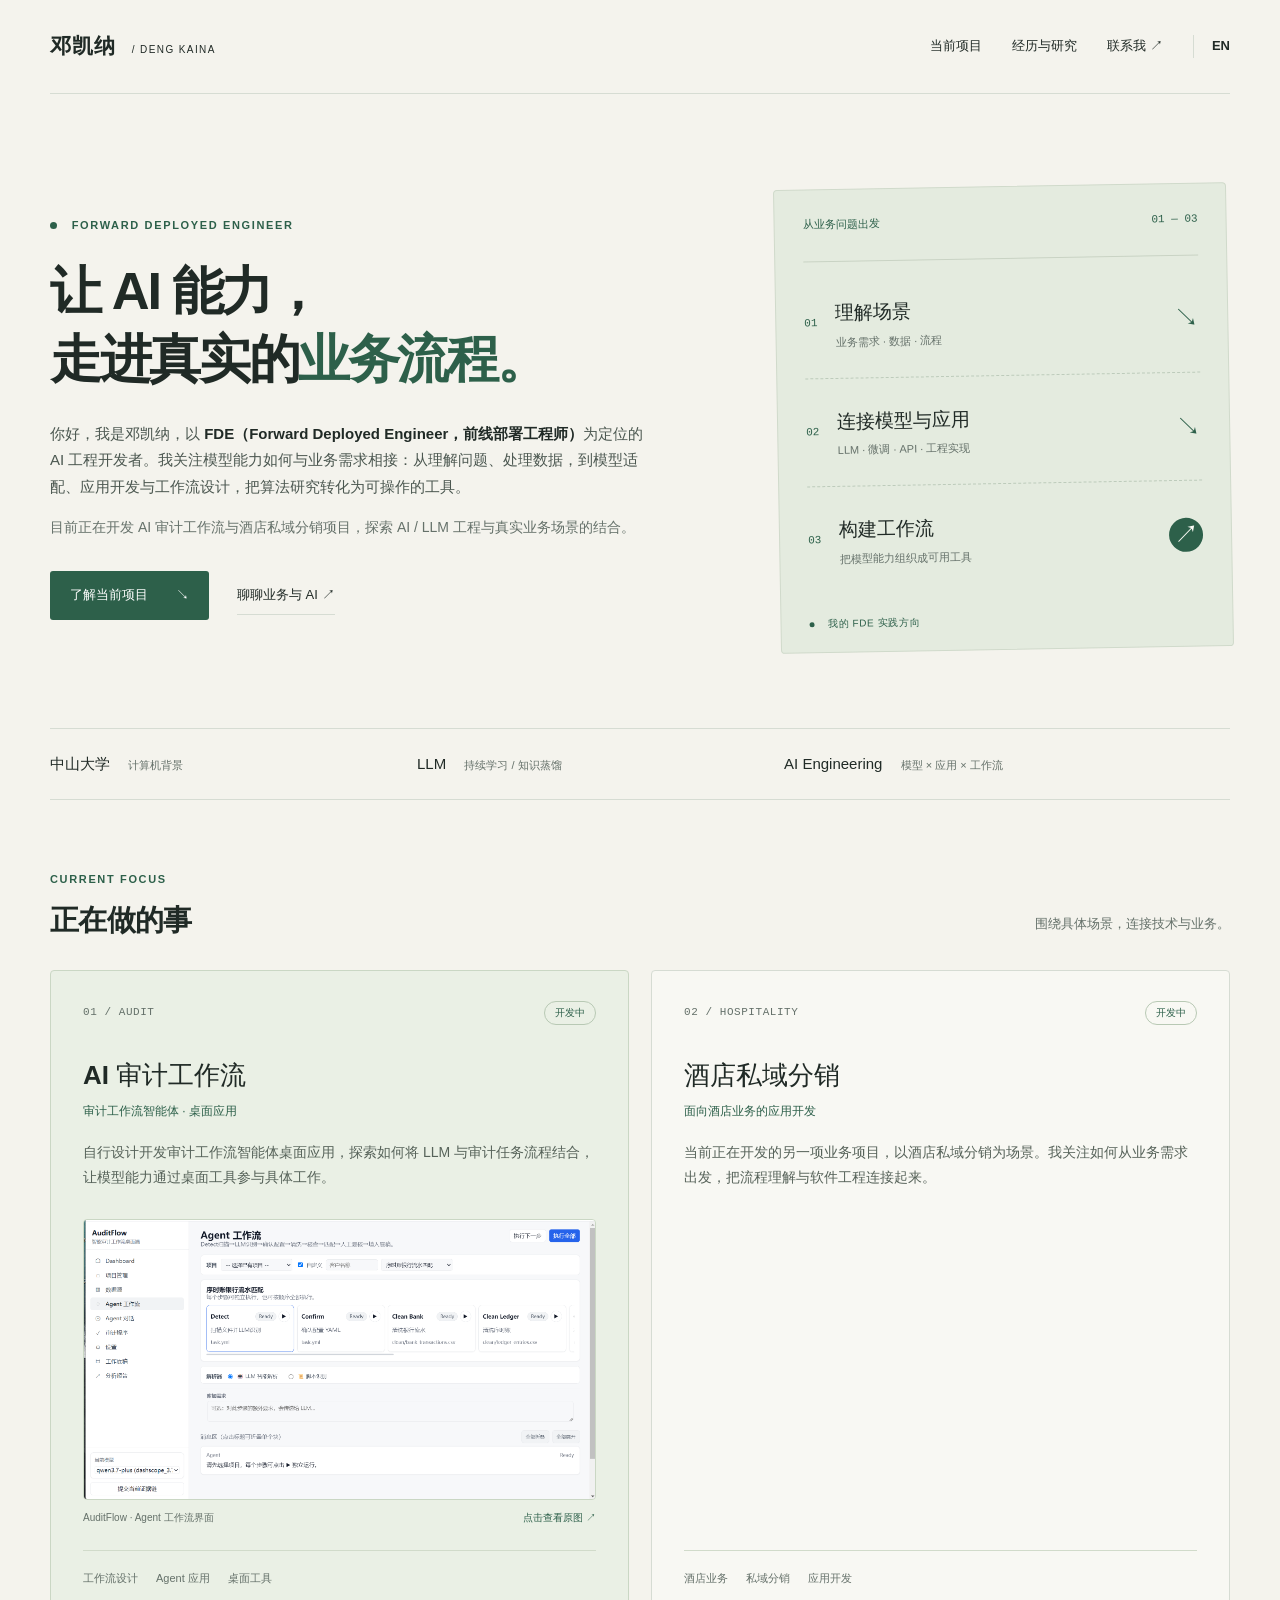
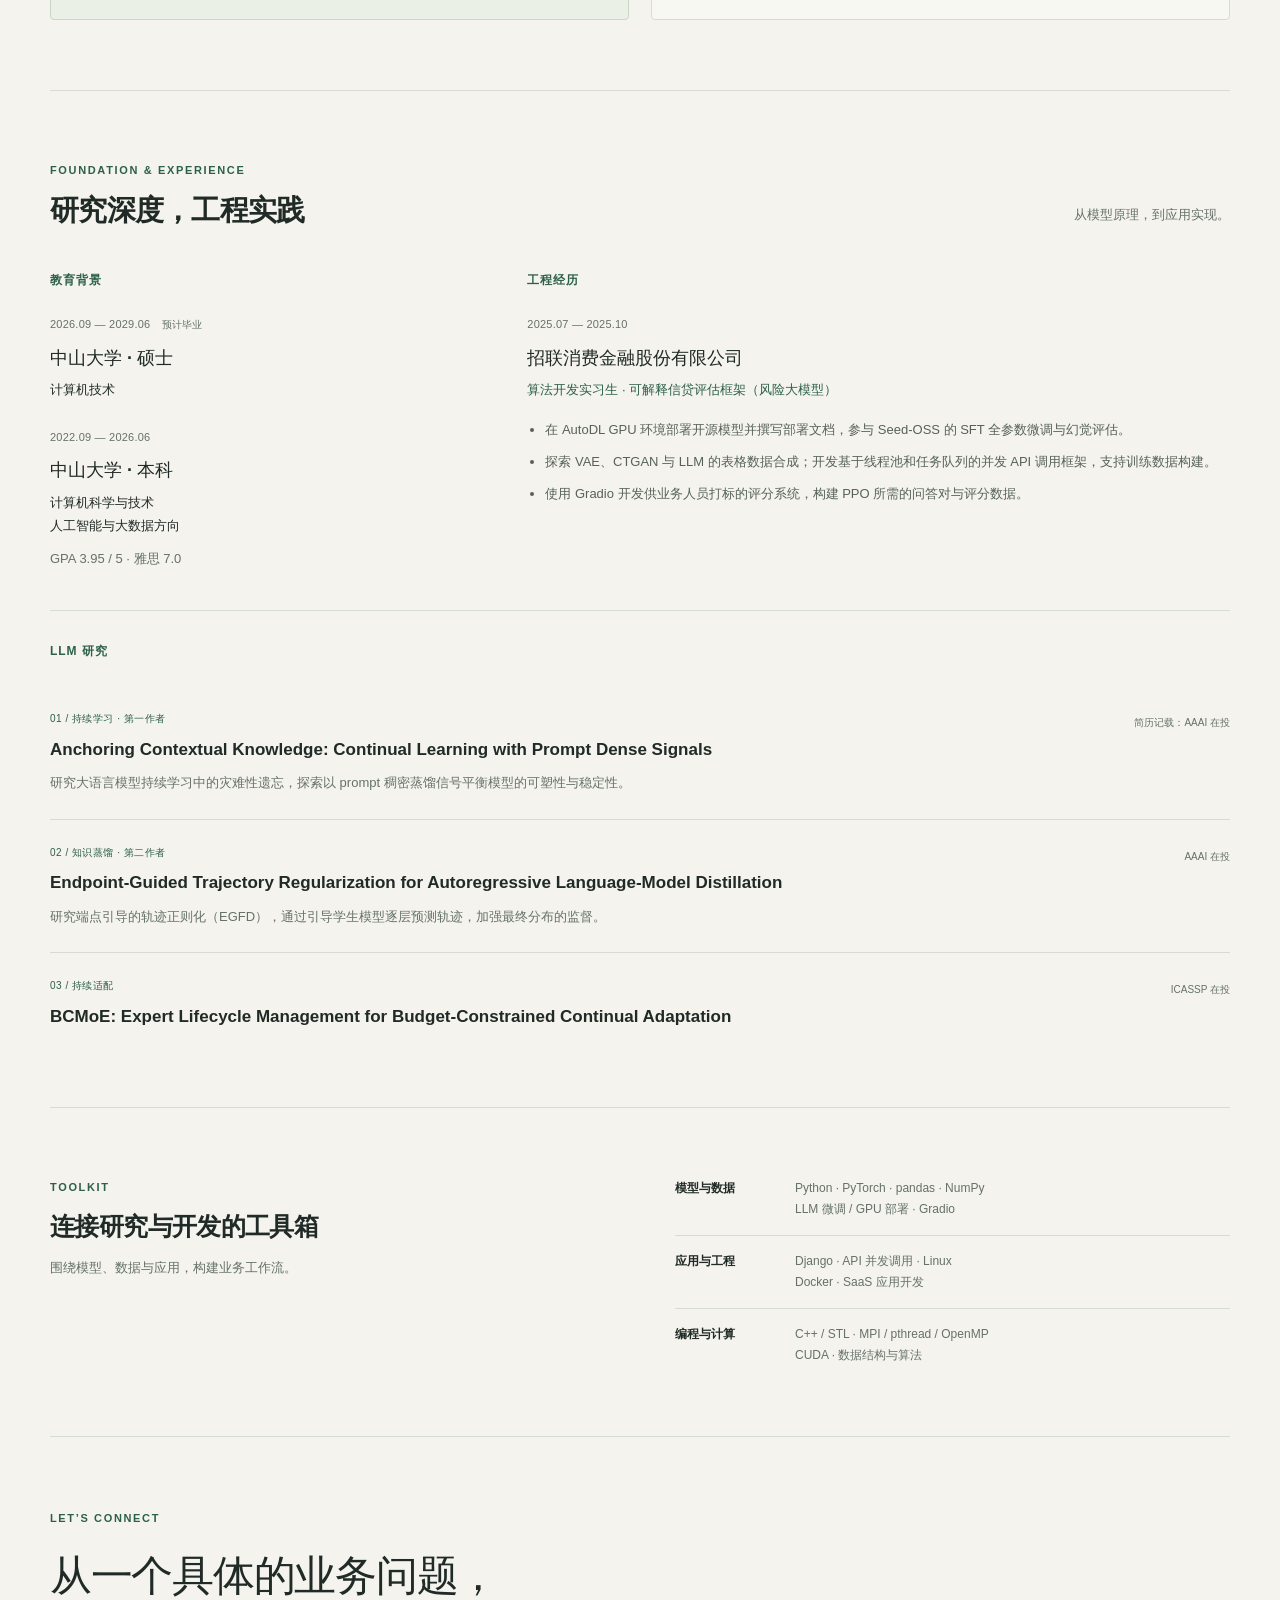
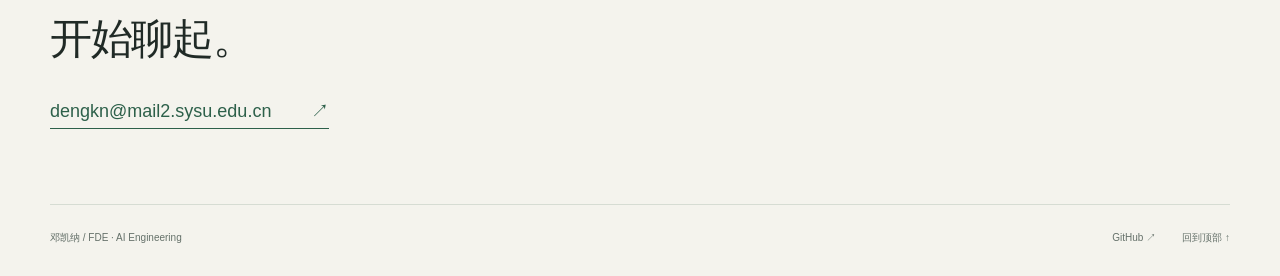
==== index.html @ f6434186 "Create bilingual FDE portfolio with AuditFlow showcase" ====
<!doctype html>
<html lang="zh-CN">
<head>
  <meta charset="utf-8">
  <meta name="viewport" content="width=device-width, initial-scale=1">
  <meta name="description" content="邓凯纳的个人主页。以 FDE（Forward Deployed Engineer）为定位，连接 AI / LLM 工程与真实业务工作流，正在开发 AI 审计工作流与酒店私域分销项目。">
  <meta name="theme-color" content="#f4f3ed">
  <title>邓凯纳 · FDE / AI Engineer</title>
  <link rel="icon" href="data:image/svg+xml,%3Csvg xmlns='http://www.w3.org/2000/svg' viewBox='0 0 64 64'%3E%3Crect width='64' height='64' rx='12' fill='%232d604a'/%3E%3Ctext x='32' y='44' text-anchor='middle' font-size='40' font-family='sans-serif' fill='%23f4f3ed'%3ED%3C/text%3E%3C/svg%3E">
  <link rel="stylesheet" href="./styles.css">
</head>
<body>
  <a class="skip-link" href="#main">跳转到主要内容</a>
  <header class="site-header wrap">
    <a class="wordmark" href="#" aria-label="邓凯纳，返回顶部">邓凯纳<span> / DENG KAINA</span></a>
    <nav aria-label="主要导航">
      <a href="#projects">当前项目</a>
      <a href="#background">经历与研究</a>
      <a href="mailto:dengkn@mail2.sysu.edu.cn">联系我 <span aria-hidden="true">↗</span></a>
      <a class="language-switch" href="./en.html" lang="en" hreflang="en" aria-label="Switch to English">EN</a>
    </nav>
  </header>

  <main id="main" class="wrap">
    <section class="hero" aria-labelledby="intro-title">
      <div class="hero-copy">
        <p class="eyebrow"><span class="dot" aria-hidden="true"></span> FORWARD DEPLOYED ENGINEER</p>
        <h1 id="intro-title">让 AI 能力，<br>走进真实的<span class="accent">业务流程。</span></h1>
        <p class="intro">你好，我是邓凯纳，以 <strong>FDE（Forward Deployed Engineer，前线部署工程师）</strong>为定位的 AI 工程开发者。我关注模型能力如何与业务需求相接：从理解问题、处理数据，到模型适配、应用开发与工作流设计，把算法研究转化为可操作的工具。</p>
        <p class="hero-note">目前正在开发 AI 审计工作流与酒店私域分销项目，探索 AI / LLM 工程与真实业务场景的结合。</p>
        <div class="actions">
          <a class="button" href="#projects">了解当前项目 <span aria-hidden="true">↘</span></a>
          <a class="text-link" href="mailto:dengkn@mail2.sysu.edu.cn">聊聊业务与 AI <span aria-hidden="true">↗</span></a>
        </div>
      </div>
      <aside class="workflow" aria-label="我的工程关注点">
        <div class="diagram-top"><span>从业务问题出发</span><span>01 — 03</span></div>
        <ol>
          <li><span class="step">01</span><div><h2>理解场景</h2><p>业务需求 · 数据 · 流程</p></div><span class="node" aria-hidden="true">↘</span></li>
          <li><span class="step">02</span><div><h2>连接模型与应用</h2><p>LLM · 微调 · API · 工程实现</p></div><span class="node" aria-hidden="true">↘</span></li>
          <li><span class="step">03</span><div><h2>构建工作流</h2><p>把模型能力组织成可用工具</p></div><span class="node last" aria-hidden="true">↗</span></li>
        </ol>
        <div class="diagram-bottom"><span class="dot" aria-hidden="true"></span> 我的 FDE 实践方向</div>
      </aside>
    </section>

    <div class="profile-strip" aria-label="个人背景概览">
      <span>中山大学 <small>计算机背景</small></span>
      <span>LLM <small>持续学习 / 知识蒸馏</small></span>
      <span>AI Engineering <small>模型 × 应用 × 工作流</small></span>
    </div>

    <section id="projects" class="section" aria-labelledby="projects-title">
      <div class="section-heading"><div><p class="eyebrow">CURRENT FOCUS</p><h2 id="projects-title">正在做的事</h2></div><p>围绕具体场景，连接技术与业务。</p></div>
      <div class="projects">
        <article class="project project-audit">
          <div class="project-top"><span class="project-number">01 / AUDIT</span><span class="status">开发中</span></div>
          <h3>AI 审计工作流</h3>
          <p class="project-subtitle">审计工作流智能体 · 桌面应用</p>
          <p>自行设计开发审计工作流智能体桌面应用，探索如何将 LLM 与审计任务流程结合，让模型能力通过桌面工具参与具体工作。</p>
            <figure class="project-showcase">
              <a href="./assets/auditflow-workflow.png" target="_blank" rel="noopener" aria-label="查看 AuditFlow 工作流界面原图（在新标签页打开）"><img src="./assets/auditflow-workflow.png" width="1927" height="1051" loading="lazy" decoding="async" alt="AuditFlow 智能审计桌面应用的 Agent 工作流界面，展示文件扫描与 LLM 识别、配置确认、银行流水和序时账清洗等步骤。"></a>
              <figcaption>AuditFlow · Agent 工作流界面 <span>点击查看原图 ↗</span></figcaption>
            </figure>
          <div class="project-footer"><span>工作流设计</span><span>Agent 应用</span><span>桌面工具</span></div>
        </article>
        <article class="project">
          <div class="project-top"><span class="project-number">02 / HOSPITALITY</span><span class="status">开发中</span></div>
          <h3>酒店私域分销</h3>
          <p class="project-subtitle">面向酒店业务的应用开发</p>
          <p>当前正在开发的另一项业务项目，以酒店私域分销为场景。我关注如何从业务需求出发，把流程理解与软件工程连接起来。</p>
          <div class="project-footer"><span>酒店业务</span><span>私域分销</span><span>应用开发</span></div>
        </article>
      </div>
    </section>

    <section id="background" class="section background" aria-labelledby="background-title">
      <div class="section-heading"><div><p class="eyebrow">FOUNDATION & EXPERIENCE</p><h2 id="background-title">研究深度，工程实践</h2></div><p>从模型原理，到应用实现。</p></div>
      <div class="background-grid">
        <div class="education">
          <h3 class="small-heading">教育背景</h3>
          <article><p class="date">2026.09 — 2029.06 <span>预计毕业</span></p><h4>中山大学 · 硕士</h4><p>计算机技术</p></article>
          <article><p class="date">2022.09 — 2026.06</p><h4>中山大学 · 本科</h4><p>计算机科学与技术<br>人工智能与大数据方向</p><p class="muted">GPA 3.95 / 5 · 雅思 7.0</p></article>
        </div>
        <div class="experience">
          <h3 class="small-heading">工程经历</h3>
          <article><p class="date">2025.07 — 2025.10</p><h4>招联消费金融股份有限公司</h4><p class="role">算法开发实习生 · 可解释信贷评估框架（风险大模型）</p>
            <ul><li>在 AutoDL GPU 环境部署开源模型并撰写部署文档，参与 Seed-OSS 的 SFT 全参数微调与幻觉评估。</li><li>探索 VAE、CTGAN 与 LLM 的表格数据合成；开发基于线程池和任务队列的并发 API 调用框架，支持训练数据构建。</li><li>使用 Gradio 开发供业务人员打标的评分系统，构建 PPO 所需的问答对与评分数据。</li></ul>
          </article>
        </div>
      </div>
      <div class="research">
        <h3 class="small-heading">LLM 研究</h3>
        <article><div><p class="research-meta">01 / 持续学习 · 第一作者</p><h4 lang="en">Anchoring Contextual Knowledge: Continual Learning with Prompt Dense Signals</h4><p>研究大语言模型持续学习中的灾难性遗忘，探索以 prompt 稠密蒸馏信号平衡模型的可塑性与稳定性。</p></div><span class="paper-status">简历记载：AAAI 在投</span></article>
        <article><div><p class="research-meta">02 / 知识蒸馏 · 第二作者</p><h4 lang="en">Endpoint-Guided Trajectory Regularization for Autoregressive Language-Model Distillation</h4><p>研究端点引导的轨迹正则化（EGFD），通过引导学生模型逐层预测轨迹，加强最终分布的监督。</p></div><span class="paper-status">AAAI 在投</span></article>
        <article><div><p class="research-meta">03 / 持续适配</p><h4 lang="en">BCMoE: Expert Lifecycle Management for Budget-Constrained Continual Adaptation</h4></div><span class="paper-status">ICASSP 在投</span></article>
      </div>
    </section>

    <section class="section stack" aria-labelledby="stack-title">
      <div><p class="eyebrow">TOOLKIT</p><h2 id="stack-title">连接研究与开发的工具箱</h2><p>围绕模型、数据与应用，构建业务工作流。</p></div>
      <dl><div><dt>模型与数据</dt><dd>Python · PyTorch · pandas · NumPy<br>LLM 微调 / GPU 部署 · Gradio</dd></div><div><dt>应用与工程</dt><dd>Django · API 并发调用 · Linux<br>Docker · SaaS 应用开发</dd></div><div><dt>编程与计算</dt><dd>C++ / STL · MPI / pthread / OpenMP<br>CUDA · 数据结构与算法</dd></div></dl>
    </section>

    <section class="contact" aria-labelledby="contact-title"><p class="eyebrow">LET’S CONNECT</p><h2 id="contact-title">从一个具体的业务问题，<br>开始聊起。</h2><a href="mailto:dengkn@mail2.sysu.edu.cn">dengkn@mail2.sysu.edu.cn <span aria-hidden="true">↗</span></a></section>
  </main>
  <footer class="wrap"><span>邓凯纳 / FDE · AI Engineering</span><a href="https://github.com/Hoilap">GitHub ↗</a><a href="#">回到顶部 ↑</a></footer>
</body>
</html>
---- styles.css ----
:root{--paper:#f4f3ed;--ink:#202a26;--muted:#65716a;--line:#d6dcd3;--green:#2d604a;--mint:#e4ebdf;--white:#fafbf6}
*{box-sizing:border-box}html{scroll-behavior:smooth;scroll-padding-top:30px}body{margin:0;background:var(--paper);color:var(--ink);font-family:Inter,"Segoe UI","PingFang SC","Microsoft YaHei",sans-serif;line-height:1.75;-webkit-font-smoothing:antialiased}a{color:inherit;text-decoration:none}a:focus-visible{outline:3px solid var(--green);outline-offset:6px}a:hover{color:var(--green)}.wrap{width:min(1180px,calc(100% - 96px));margin-inline:auto}.site-header{display:flex;align-items:center;justify-content:space-between;padding:28px 0;border-bottom:1px solid var(--line)}.wordmark{font-size:21px;font-weight:750;letter-spacing:.04em}.wordmark span{font-size:10px;font-weight:500;letter-spacing:.14em;margin-left:12px}.site-header nav{display:flex;gap:30px;font-size:13px}.hero{display:grid;grid-template-columns:1.45fr 1fr;gap:70px;align-items:center;padding:92px 0 78px}.eyebrow{font-size:11px;font-weight:650;letter-spacing:.15em;color:var(--green);margin:0 0 22px}.dot{display:inline-block;width:7px;height:7px;border-radius:50%;background:var(--green);margin-right:10px}.hero h1{font-size:clamp(38px,4.1vw,58px);line-height:1.3;letter-spacing:-.045em;font-weight:650;margin:0 0 28px}.accent{color:var(--green)}.intro{font-size:15px;margin:0;max-width:600px;color:#4b5750}.intro strong{font-weight:600;color:var(--ink)}.hero-note{font-size:14px;color:var(--muted);margin:15px 0 0}.actions{display:flex;gap:28px;align-items:center;margin-top:32px;font-size:13px}.button{display:inline-flex;gap:28px;background:var(--green);color:white;padding:13px 20px;border-radius:3px}.button:hover{background:#214d3b;color:white}.text-link{border-bottom:1px solid var(--line);padding:7px 0}.workflow{background:var(--mint);border:1px solid #d0dacb;border-radius:4px;padding:26px 28px 20px;transform:rotate(-1deg)}.diagram-top{display:flex;justify-content:space-between;font-family:monospace;font-size:11px;color:var(--green);padding-bottom:26px;border-bottom:1px solid #c9d3c4}.workflow ol{list-style:none;margin:8px 0 20px;padding:0}.workflow li{position:relative;display:flex;align-items:center;gap:18px;padding:26px 0}.workflow li+li{border-top:1px dashed #bdcbbb}.step{font-size:11px;color:var(--green);font-family:monospace}.workflow h2{font-size:19px;font-weight:550;margin:0 0 3px}.workflow p{font-size:11px;color:var(--muted);margin:0}.node{margin-left:auto;font-size:25px;color:var(--green)}.node.last{background:var(--green);color:var(--white);width:34px;height:34px;text-align:center;line-height:32px;border-radius:50%}.diagram-bottom{font-size:10px;letter-spacing:.06em;color:var(--green)}.diagram-bottom .dot{width:5px;height:5px}.profile-strip{display:grid;grid-template-columns:1fr 1fr 1.3fr;border-block:1px solid var(--line);padding:22px 0;gap:24px;font-size:15px}.profile-strip small{font-size:11px;color:var(--muted);margin-left:14px}.section{padding:70px 0;border-bottom:1px solid var(--line)}.section-heading{display:flex;align-items:end;justify-content:space-between;gap:20px;margin-bottom:30px}.section-heading .eyebrow{margin-bottom:10px}.section h2{font-size:29px;letter-spacing:-.025em;line-height:1.4;margin:0;font-weight:600}.section-heading>p{color:var(--muted);font-size:13px;margin:0 0 4px}.projects{display:grid;grid-template-columns:1fr 1fr;gap:22px}.project{border:1px solid var(--line);background:#f8f8f3;padding:30px 32px;display:flex;flex-direction:column;border-radius:4px}.project-audit{background:#eaf0e5;border-color:#cad7c4}.project-top{display:flex;justify-content:space-between;align-items:center;margin-bottom:28px}.project-number{font-family:monospace;color:var(--muted);font-size:11px;letter-spacing:.05em}.status{font-size:10px;color:var(--green);border:1px solid #b8c9b4;border-radius:20px;padding:2px 10px}.project h3{font-size:26px;font-weight:550;margin:0 0 3px}.project-subtitle{font-size:12px!important;color:var(--green)!important;margin:0 0 18px!important}.project p{font-size:14px;color:#566259;margin:0 0 30px}.project-footer{display:flex;flex-wrap:wrap;gap:18px;padding-top:18px;border-top:1px solid #d1dbca;font-size:11px;color:var(--muted);margin-top:auto}.background-grid{display:grid;grid-template-columns:1fr 1.7fr;gap:64px;margin-top:40px}.small-heading{font-size:12px;letter-spacing:.08em;color:var(--green);font-weight:600;margin:0 0 24px}.date{font-size:11px;color:var(--muted);letter-spacing:.02em;margin:0 0 9px}.date span{margin-left:8px;font-size:10px}h4{font-size:18px;font-weight:550;line-height:1.6;margin:0 0 7px}.education article+article{margin-top:26px}.education article>p:not(.date){font-size:13px;margin:0}.muted{color:var(--muted);padding-top:10px}.role{font-size:13px;color:var(--green);margin:0 0 17px}.experience ul{padding-left:18px;margin:0;font-size:13px;color:#566259}.experience li{margin:0 0 9px}.research{border-top:1px solid var(--line);margin-top:40px;padding-top:30px}.research article{display:flex;align-items:start;gap:40px;padding:24px 0}.research article+article{border-top:1px solid var(--line)}.research article:last-child{padding-bottom:0}.research article>div{max-width:800px}.research-meta{font-size:10px;letter-spacing:.05em;color:var(--green);margin:0 0 8px}.research h4{font-size:17px}.research article p:last-child{font-size:13px;color:var(--muted);margin:9px 0 0}.paper-status{font-size:10px;white-space:nowrap;color:var(--muted);margin-left:auto;padding-top:4px}.stack{display:grid;grid-template-columns:1fr 1fr;gap:70px}.stack .eyebrow{margin-bottom:12px}.stack h2{font-size:25px}.stack p:not(.eyebrow){font-size:13px;color:var(--muted);max-width:320px}.stack dl{margin:0}.stack dl>div{display:grid;grid-template-columns:100px 1fr;gap:20px;padding:15px 0;border-bottom:1px solid var(--line);font-size:12px}.stack dl>div:first-child{padding-top:0}.stack dl>div:last-child{border:0;padding-bottom:0}.stack dt{font-weight:600}.stack dd{margin:0;color:var(--muted)}.contact{padding:72px 0 76px}.contact .eyebrow{margin-bottom:16px}.contact h2{font-size:clamp(30px,3.3vw,42px);line-height:1.5;font-weight:550;letter-spacing:-.03em;margin:0 0 26px}.contact>a{font-size:18px;border-bottom:1px solid var(--green);padding-bottom:7px;color:var(--green)}.contact>a span{margin-left:35px}footer{display:flex;gap:26px;border-top:1px solid var(--line);padding:24px 0 30px;color:var(--muted);font-size:10px}footer span{margin-right:auto}.skip-link{position:absolute;top:-100px;left:20px;background:var(--green);color:white;padding:10px;z-index:2}.skip-link:focus{top:10px}
@media(min-width:1500px){.hero{padding-block:110px 90px}}
@media(max-width:1000px){.wrap{width:calc(100% - 56px)}.hero{gap:32px;padding-top:65px}.workflow{padding-inline:20px}.hero h1{font-size:40px}.profile-strip{gap:12px}.profile-strip small{display:block;margin:3px 0 0}.background-grid{gap:35px}.stack{gap:35px}.paper-status{white-space:normal;min-width:105px}}
@media(max-width:720px){.wrap{width:calc(100% - 40px)}.site-header{padding:20px 0;align-items:flex-start;gap:20px}.wordmark{font-size:19px;white-space:nowrap}.wordmark span{display:block;margin:0;font-size:8px}.site-header nav{gap:14px;font-size:11px;padding-top:5px}.hero{grid-template-columns:1fr;padding:50px 0 38px;gap:35px}.hero h1{font-size:clamp(33px,7.7vw,49px);letter-spacing:-.055em}.eyebrow{font-size:10px}.intro{font-size:14px}.hero-note{font-size:13px}.workflow{transform:none;padding:22px 25px}.workflow li{padding:20px 0}.diagram-top{padding-bottom:17px}.workflow ol{margin-bottom:12px}.profile-strip{grid-template-columns:1fr 1fr;gap:18px;font-size:13px}.profile-strip>span:last-child{grid-column:1/-1}.profile-strip>span:last-child small{display:inline;margin-left:10px}.section{padding:44px 0}.section-heading{display:block;margin-bottom:24px}.section-heading>p{margin-top:13px;font-size:12px}.section h2{font-size:26px}.projects,.background-grid,.stack{grid-template-columns:1fr;gap:22px}.project{padding:26px}.project h3{font-size:24px}.background-grid{margin-top:28px;gap:34px}.education{display:grid;grid-template-columns:1fr 1fr;gap:18px}.education .small-heading{grid-column:1/-1;margin-bottom:0}.education article+article{margin-top:0}.education h4{font-size:16px}.date{font-size:10px}.date span{display:block;margin-left:0}.research{margin-top:30px}.research article{display:block;padding:22px 0}.paper-status{display:inline-block;margin-top:12px;padding:0}.research h4{font-size:16px}.stack dl>div{grid-template-columns:85px 1fr;gap:12px}.contact{padding:46px 0}.contact>a{font-size:15px}.contact>a span{margin-left:12px}footer{flex-wrap:wrap;gap:14px;font-size:10px}footer span{width:100%;margin:0}}
.language-switch{font-weight:650;border-left:1px solid var(--line);padding-left:18px}html[lang=en] .hero h1{font-size:clamp(38px,4.1vw,58px);letter-spacing:-.045em}html[lang=en] .profile-strip small{display:block;margin-left:0}html[lang=en] .workflow h2{font-size:18px}html[lang=en] .workflow li>div{min-width:0}html[lang=en] .workflow p{line-height:1.6}html[lang=en] .paper-status{min-width:140px;white-space:normal}html[lang=en] .stack dl>div{grid-template-columns:110px 1fr}html[lang=en] .project h3{line-height:1.35;margin-bottom:10px}
@media(max-width:720px){.site-header{flex-wrap:wrap}.site-header nav{flex-wrap:wrap}.language-switch{padding-left:12px}html[lang=en] .hero h1{font-size:clamp(34px,8vw,49px)}html[lang=en] .workflow h2{font-size:17px}html[lang=en] .actions{gap:18px;font-size:12px}html[lang=en] .button{gap:16px}html[lang=en] .profile-strip>span:last-child small{display:block;margin-left:0}html[lang=en] .stack dl>div{grid-template-columns:95px 1fr}html[lang=en] .education{grid-template-columns:1fr}html[lang=en] .education article+article{margin-top:12px}}
.project-showcase{margin:0 0 24px}.project-showcase>a{display:block;border:1px solid #cad7c4;border-radius:4px;overflow:hidden;background:white}.project-showcase img{display:block;width:100%;height:auto}.project-showcase figcaption{display:flex;flex-wrap:wrap;justify-content:space-between;gap:4px 12px;margin-top:9px;font-size:10px;color:var(--muted)}.project-showcase figcaption span{color:var(--green)}
@media(prefers-reduced-motion:reduce){html{scroll-behavior:auto}}
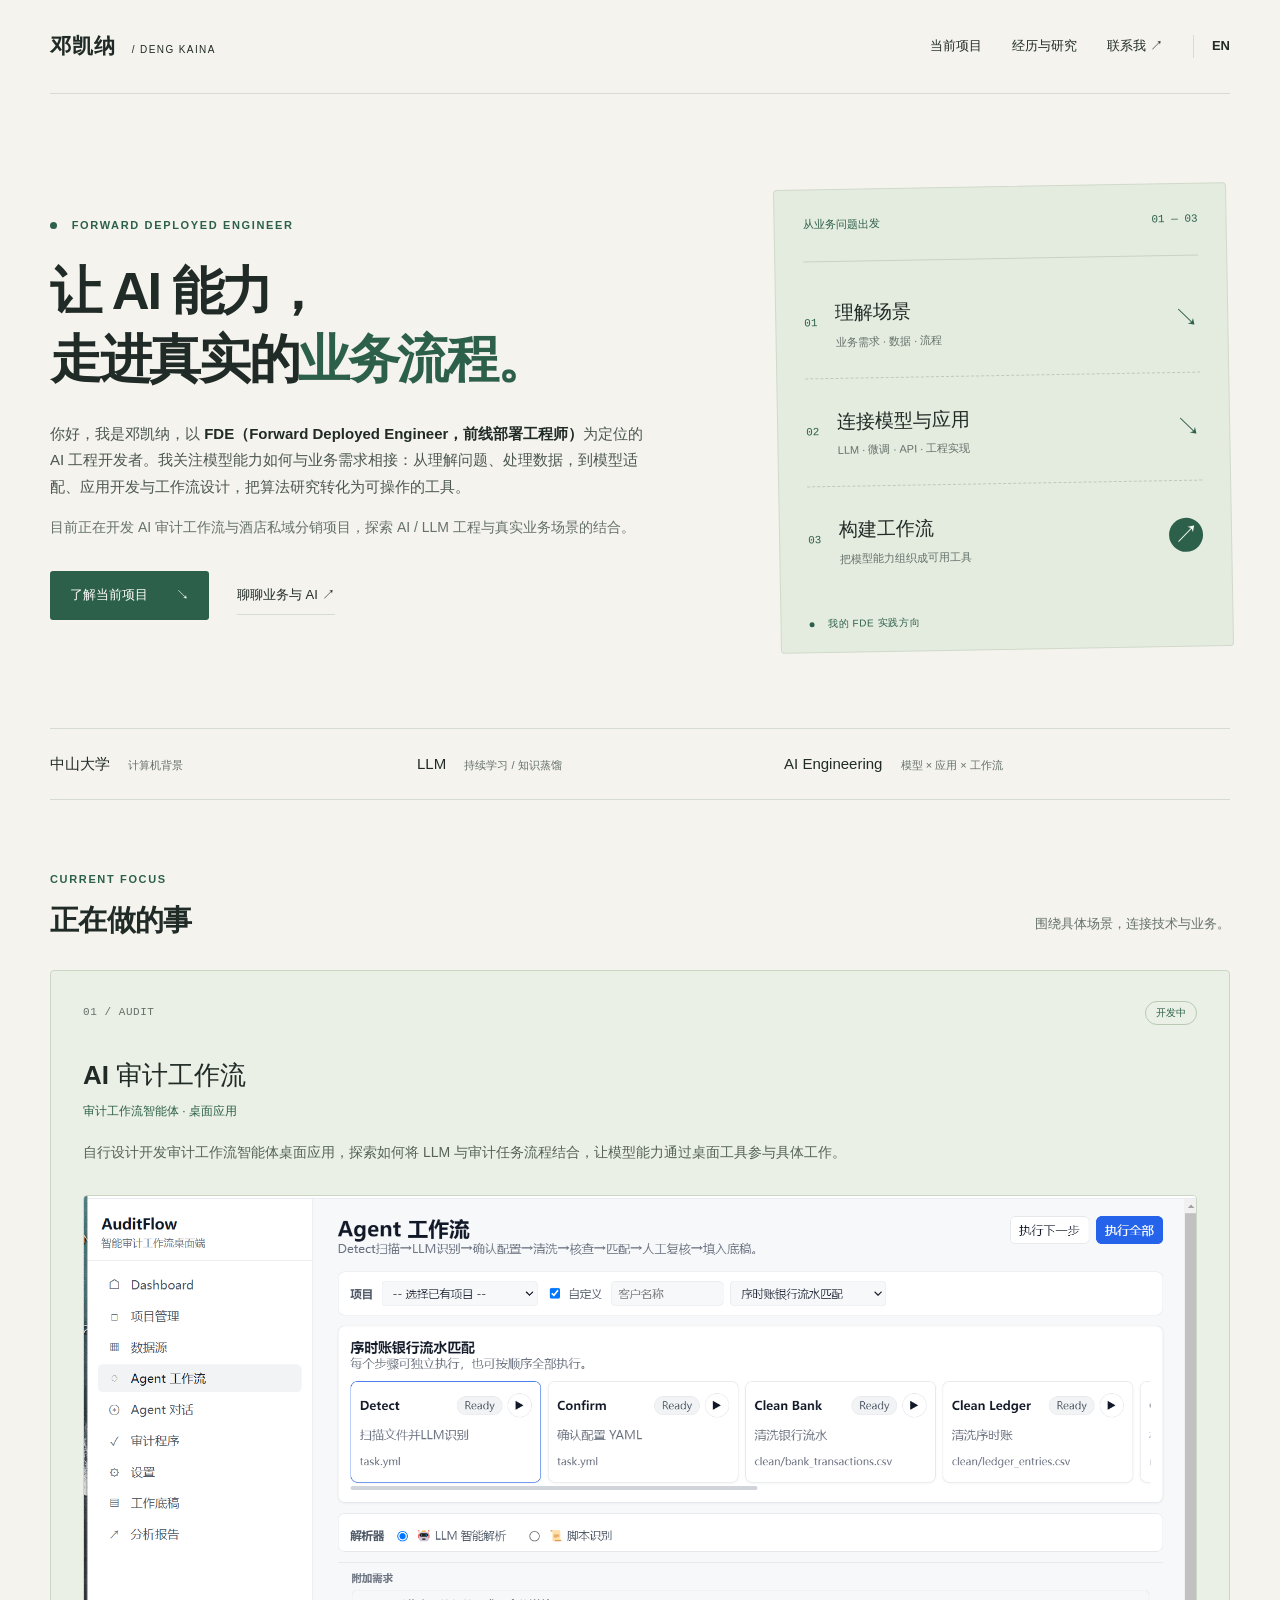
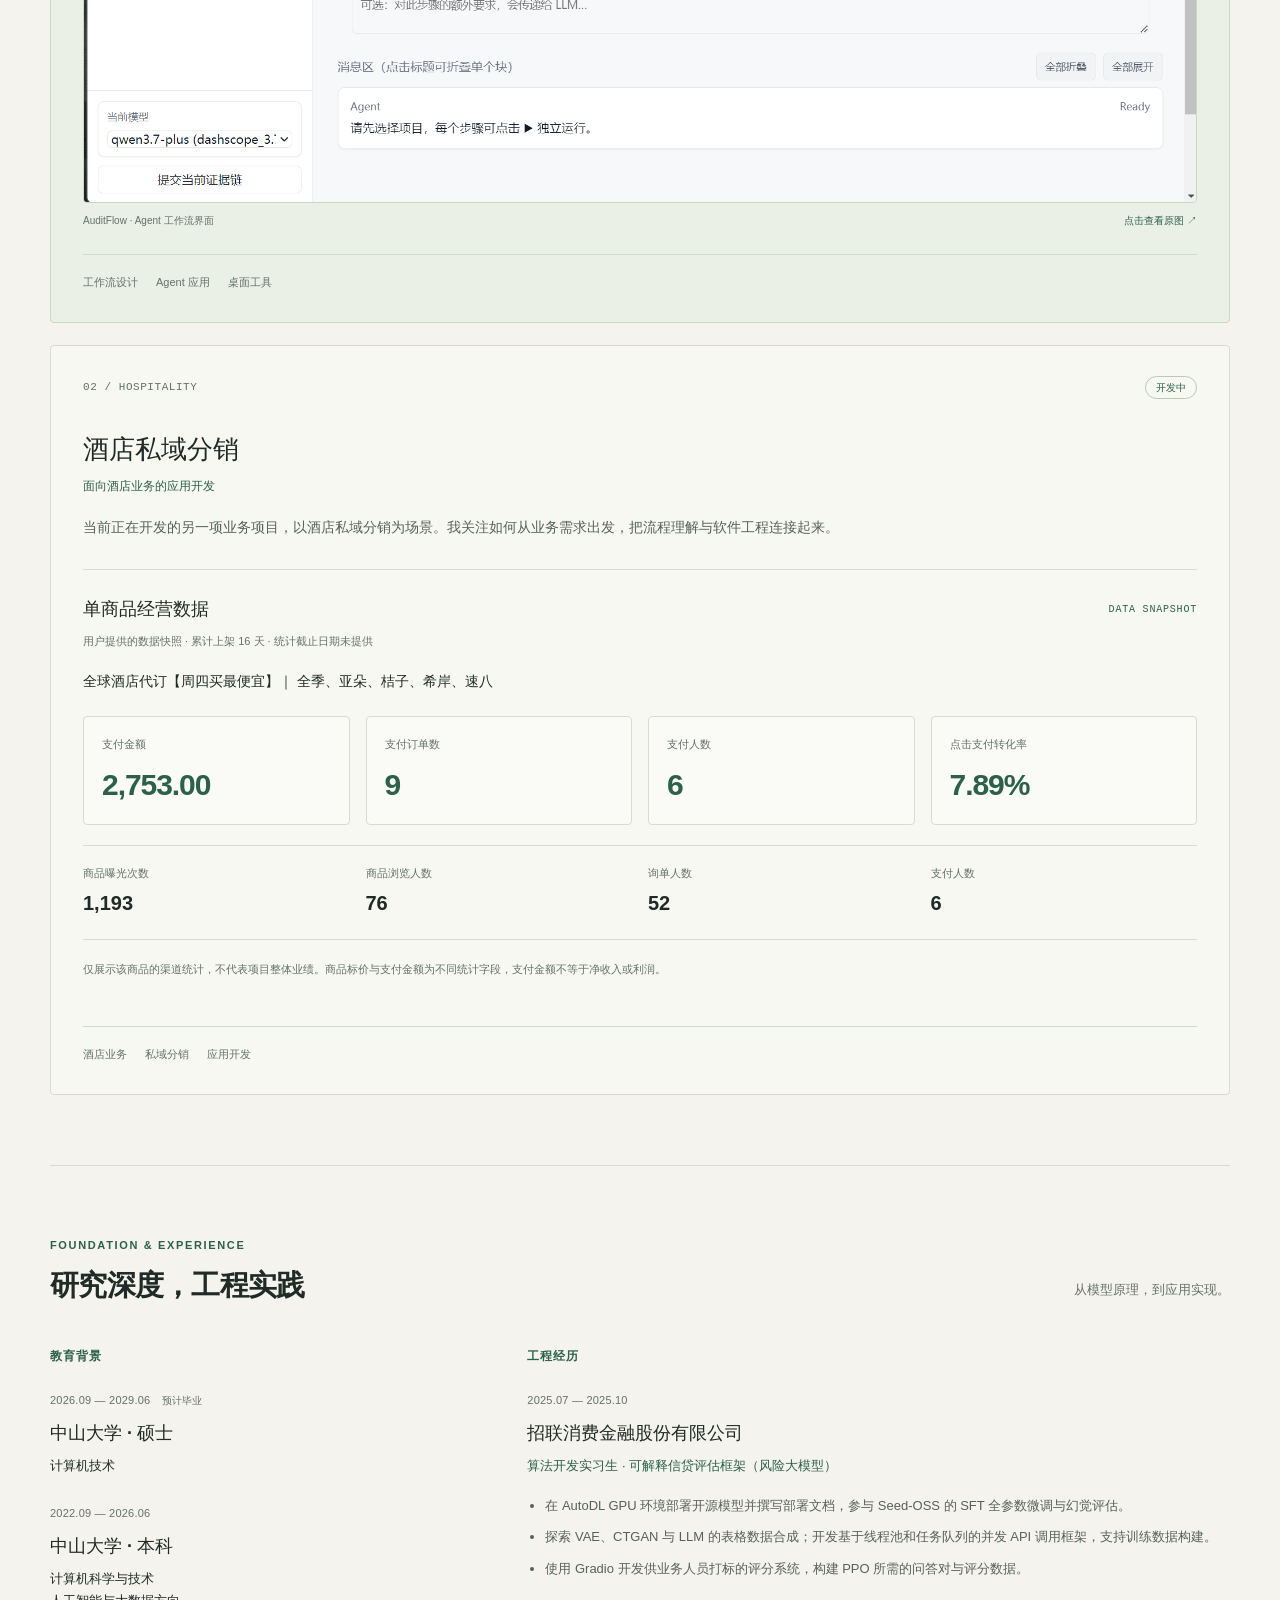
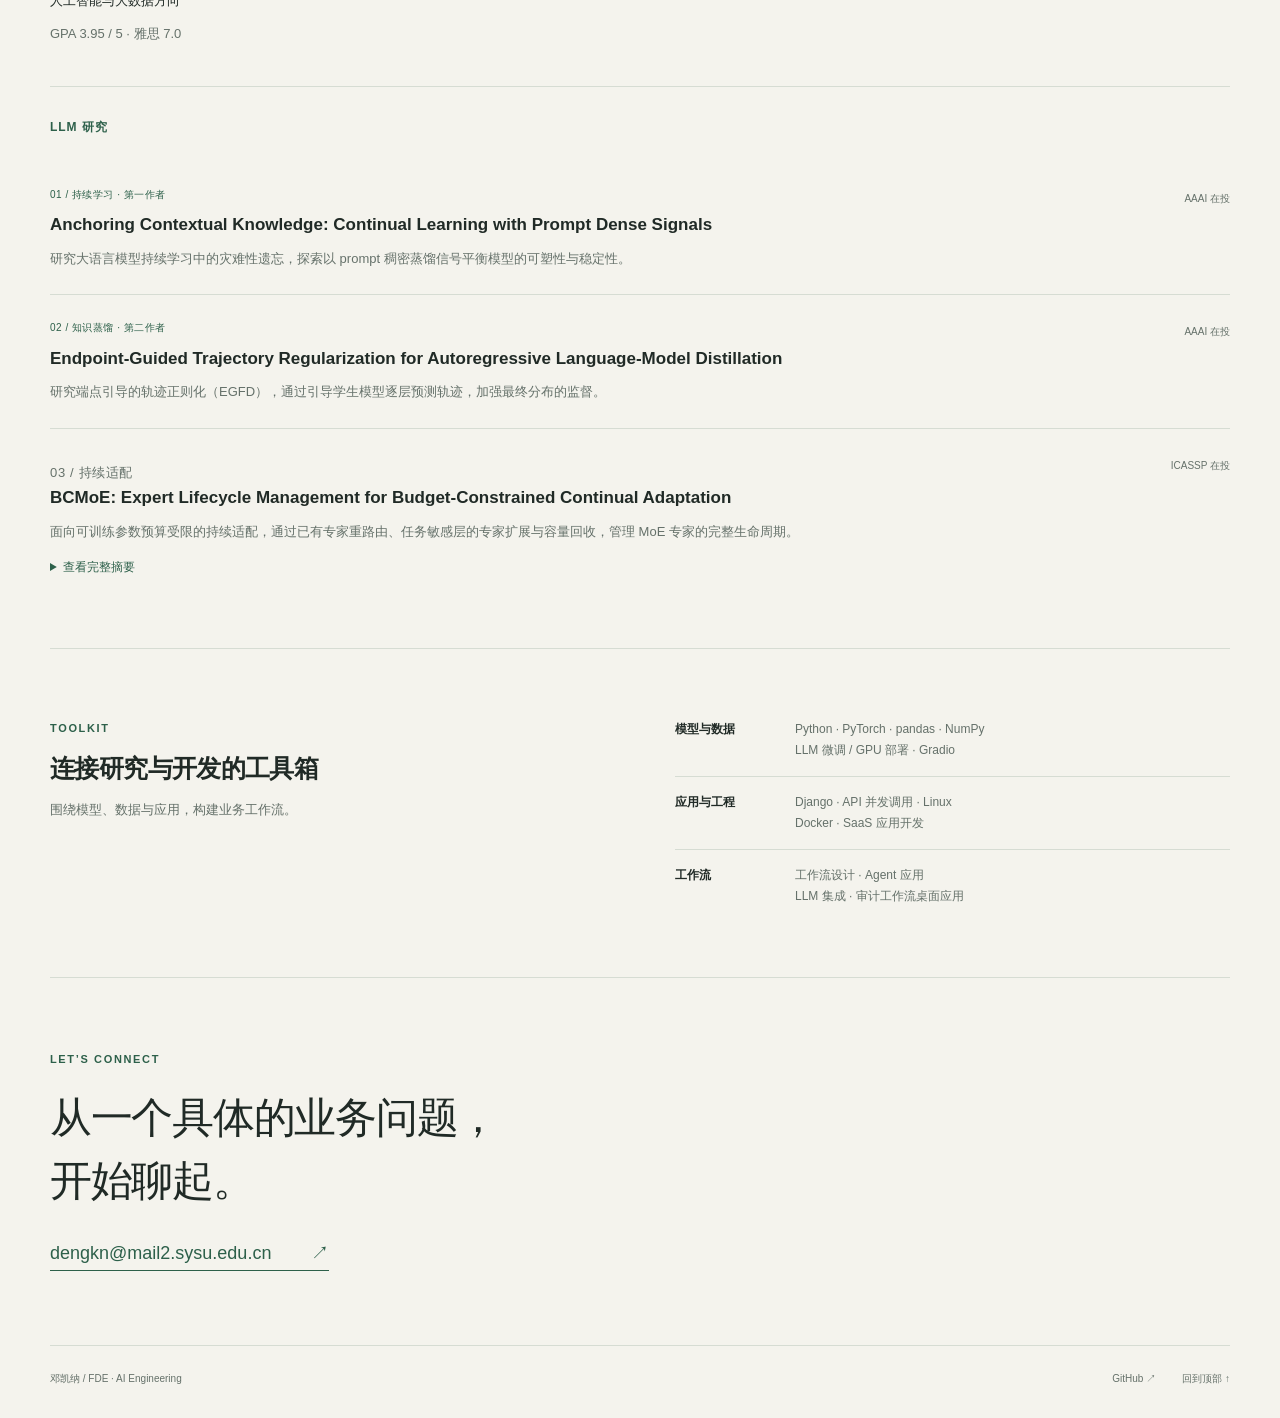
==== commit 7c4b8b36: "Refine project showcases, workflow toolkit and research content" ====
--- a/index.html
+++ b/index.html
@@ -69,7 +69,16 @@
           <h3>酒店私域分销</h3>
           <p class="project-subtitle">面向酒店业务的应用开发</p>
           <p>当前正在开发的另一项业务项目，以酒店私域分销为场景。我关注如何从业务需求出发，把流程理解与软件工程连接起来。</p>
-          <div class="project-footer"><span>酒店业务</span><span>私域分销</span><span>应用开发</span></div>
+
+            <section class="hotel-data" aria-label="单商品经营数据">
+              <div class="data-heading"><h4>单商品经营数据</h4><span>DATA SNAPSHOT</span></div>
+              <p class="data-note">用户提供的数据快照 · 累计上架 16 天 · 统计截止日期未提供</p>
+              <p class="listing-name" lang="zh-CN">全球酒店代订【周四买最便宜】｜ 全季、亚朵、桔子、希岸、速八</p>
+              <dl class="business-metrics"><div><dt>支付金额</dt><dd>2,753.00</dd></div><div><dt>支付订单数</dt><dd>9</dd></div><div><dt>支付人数</dt><dd>6</dd></div><div><dt>点击支付转化率</dt><dd>7.89%</dd></div></dl>
+              <dl class="listing-journey"><div><dt>商品曝光次数</dt><dd>1,193</dd></div><div><dt>商品浏览人数</dt><dd>76</dd></div><div><dt>询单人数</dt><dd>52</dd></div><div><dt>支付人数</dt><dd>6</dd></div></dl>
+              <p class="data-note">仅展示该商品的渠道统计，不代表项目整体业绩。商品标价与支付金额为不同统计字段，支付金额不等于净收入或利润。</p>
+            </section>
+<div class="project-footer"><span>酒店业务</span><span>私域分销</span><span>应用开发</span></div>
         </article>
       </div>
     </section>
@@ -91,15 +100,15 @@
       </div>
       <div class="research">
         <h3 class="small-heading">LLM 研究</h3>
-        <article><div><p class="research-meta">01 / 持续学习 · 第一作者</p><h4 lang="en">Anchoring Contextual Knowledge: Continual Learning with Prompt Dense Signals</h4><p>研究大语言模型持续学习中的灾难性遗忘，探索以 prompt 稠密蒸馏信号平衡模型的可塑性与稳定性。</p></div><span class="paper-status">简历记载：AAAI 在投</span></article>
+        <article><div><p class="research-meta">01 / 持续学习 · 第一作者</p><h4 lang="en">Anchoring Contextual Knowledge: Continual Learning with Prompt Dense Signals</h4><p>研究大语言模型持续学习中的灾难性遗忘，探索以 prompt 稠密蒸馏信号平衡模型的可塑性与稳定性。</p></div><span class="paper-status">AAAI 在投</span></article>
         <article><div><p class="research-meta">02 / 知识蒸馏 · 第二作者</p><h4 lang="en">Endpoint-Guided Trajectory Regularization for Autoregressive Language-Model Distillation</h4><p>研究端点引导的轨迹正则化（EGFD），通过引导学生模型逐层预测轨迹，加强最终分布的监督。</p></div><span class="paper-status">AAAI 在投</span></article>
-        <article><div><p class="research-meta">03 / 持续适配</p><h4 lang="en">BCMoE: Expert Lifecycle Management for Budget-Constrained Continual Adaptation</h4></div><span class="paper-status">ICASSP 在投</span></article>
+        <article><div><p class="research-meta">03 / 持续适配</p><h4 lang="en">BCMoE: Expert Lifecycle Management for Budget-Constrained Continual Adaptation</h4><p>面向可训练参数预算受限的持续适配，通过已有专家重路由、任务敏感层的专家扩展与容量回收，管理 MoE 专家的完整生命周期。</p><details class="paper-abstract"><summary>查看完整摘要</summary><p>现代多媒体平台与交互系统面临分布随时间演变的非平稳数据流，因此持续适配至关重要。然而，在实际应用中，适配往往受到严格的可训练参数预算约束。在这种约束下，模型需要判断现有容量是否足够、何时需要新增容量，以及无法继续扩展时如何保持适配能力。为此，我们提出 BCMoE：一种具备预算感知能力的持续适配框架，在冻结的预训练 Transformer 上引入轻量级 MoE 分支。BCMoE 通过三种动作开展分阶段适配：在每个阶段，首先探测仅通过对已有专家重新路由，是否足以应对新的分布偏移；当复用不足时，仅在少量任务敏感层扩展专家；当预算或结构性专家槽位限制进一步增长时，通过合并低效用专家，并基于缓存表征蒸馏其功能，实现容量回收。在阶段式领域偏移和混合比例偏移这两种代表性的非平稳流式场景中，实验表明 BCMoE 在相同预算上限下取得了最佳整体表现。进一步分析显示，这些收益来自各阶段对重路由、专家扩展与容量回收的选择，凸显了在固定可训练容量下进行适配时，专家生命周期管理的重要性。</p></details></div><span class="paper-status">ICASSP 在投</span></article>
       </div>
     </section>
 
     <section class="section stack" aria-labelledby="stack-title">
       <div><p class="eyebrow">TOOLKIT</p><h2 id="stack-title">连接研究与开发的工具箱</h2><p>围绕模型、数据与应用，构建业务工作流。</p></div>
-      <dl><div><dt>模型与数据</dt><dd>Python · PyTorch · pandas · NumPy<br>LLM 微调 / GPU 部署 · Gradio</dd></div><div><dt>应用与工程</dt><dd>Django · API 并发调用 · Linux<br>Docker · SaaS 应用开发</dd></div><div><dt>编程与计算</dt><dd>C++ / STL · MPI / pthread / OpenMP<br>CUDA · 数据结构与算法</dd></div></dl>
+      <dl><div><dt>模型与数据</dt><dd>Python · PyTorch · pandas · NumPy<br>LLM 微调 / GPU 部署 · Gradio</dd></div><div><dt>应用与工程</dt><dd>Django · API 并发调用 · Linux<br>Docker · SaaS 应用开发</dd></div><div><dt>工作流</dt><dd>工作流设计 · Agent 应用<br>LLM 集成 · 审计工作流桌面应用</dd></div></dl>
     </section>
 
     <section class="contact" aria-labelledby="contact-title"><p class="eyebrow">LET’S CONNECT</p><h2 id="contact-title">从一个具体的业务问题，<br>开始聊起。</h2><a href="mailto:dengkn@mail2.sysu.edu.cn">dengkn@mail2.sysu.edu.cn <span aria-hidden="true">↗</span></a></section>
--- a/styles.css
+++ b/styles.css
@@ -1,9 +1,11 @@
 :root{--paper:#f4f3ed;--ink:#202a26;--muted:#65716a;--line:#d6dcd3;--green:#2d604a;--mint:#e4ebdf;--white:#fafbf6}
-*{box-sizing:border-box}html{scroll-behavior:smooth;scroll-padding-top:30px}body{margin:0;background:var(--paper);color:var(--ink);font-family:Inter,"Segoe UI","PingFang SC","Microsoft YaHei",sans-serif;line-height:1.75;-webkit-font-smoothing:antialiased}a{color:inherit;text-decoration:none}a:focus-visible{outline:3px solid var(--green);outline-offset:6px}a:hover{color:var(--green)}.wrap{width:min(1180px,calc(100% - 96px));margin-inline:auto}.site-header{display:flex;align-items:center;justify-content:space-between;padding:28px 0;border-bottom:1px solid var(--line)}.wordmark{font-size:21px;font-weight:750;letter-spacing:.04em}.wordmark span{font-size:10px;font-weight:500;letter-spacing:.14em;margin-left:12px}.site-header nav{display:flex;gap:30px;font-size:13px}.hero{display:grid;grid-template-columns:1.45fr 1fr;gap:70px;align-items:center;padding:92px 0 78px}.eyebrow{font-size:11px;font-weight:650;letter-spacing:.15em;color:var(--green);margin:0 0 22px}.dot{display:inline-block;width:7px;height:7px;border-radius:50%;background:var(--green);margin-right:10px}.hero h1{font-size:clamp(38px,4.1vw,58px);line-height:1.3;letter-spacing:-.045em;font-weight:650;margin:0 0 28px}.accent{color:var(--green)}.intro{font-size:15px;margin:0;max-width:600px;color:#4b5750}.intro strong{font-weight:600;color:var(--ink)}.hero-note{font-size:14px;color:var(--muted);margin:15px 0 0}.actions{display:flex;gap:28px;align-items:center;margin-top:32px;font-size:13px}.button{display:inline-flex;gap:28px;background:var(--green);color:white;padding:13px 20px;border-radius:3px}.button:hover{background:#214d3b;color:white}.text-link{border-bottom:1px solid var(--line);padding:7px 0}.workflow{background:var(--mint);border:1px solid #d0dacb;border-radius:4px;padding:26px 28px 20px;transform:rotate(-1deg)}.diagram-top{display:flex;justify-content:space-between;font-family:monospace;font-size:11px;color:var(--green);padding-bottom:26px;border-bottom:1px solid #c9d3c4}.workflow ol{list-style:none;margin:8px 0 20px;padding:0}.workflow li{position:relative;display:flex;align-items:center;gap:18px;padding:26px 0}.workflow li+li{border-top:1px dashed #bdcbbb}.step{font-size:11px;color:var(--green);font-family:monospace}.workflow h2{font-size:19px;font-weight:550;margin:0 0 3px}.workflow p{font-size:11px;color:var(--muted);margin:0}.node{margin-left:auto;font-size:25px;color:var(--green)}.node.last{background:var(--green);color:var(--white);width:34px;height:34px;text-align:center;line-height:32px;border-radius:50%}.diagram-bottom{font-size:10px;letter-spacing:.06em;color:var(--green)}.diagram-bottom .dot{width:5px;height:5px}.profile-strip{display:grid;grid-template-columns:1fr 1fr 1.3fr;border-block:1px solid var(--line);padding:22px 0;gap:24px;font-size:15px}.profile-strip small{font-size:11px;color:var(--muted);margin-left:14px}.section{padding:70px 0;border-bottom:1px solid var(--line)}.section-heading{display:flex;align-items:end;justify-content:space-between;gap:20px;margin-bottom:30px}.section-heading .eyebrow{margin-bottom:10px}.section h2{font-size:29px;letter-spacing:-.025em;line-height:1.4;margin:0;font-weight:600}.section-heading>p{color:var(--muted);font-size:13px;margin:0 0 4px}.projects{display:grid;grid-template-columns:1fr 1fr;gap:22px}.project{border:1px solid var(--line);background:#f8f8f3;padding:30px 32px;display:flex;flex-direction:column;border-radius:4px}.project-audit{background:#eaf0e5;border-color:#cad7c4}.project-top{display:flex;justify-content:space-between;align-items:center;margin-bottom:28px}.project-number{font-family:monospace;color:var(--muted);font-size:11px;letter-spacing:.05em}.status{font-size:10px;color:var(--green);border:1px solid #b8c9b4;border-radius:20px;padding:2px 10px}.project h3{font-size:26px;font-weight:550;margin:0 0 3px}.project-subtitle{font-size:12px!important;color:var(--green)!important;margin:0 0 18px!important}.project p{font-size:14px;color:#566259;margin:0 0 30px}.project-footer{display:flex;flex-wrap:wrap;gap:18px;padding-top:18px;border-top:1px solid #d1dbca;font-size:11px;color:var(--muted);margin-top:auto}.background-grid{display:grid;grid-template-columns:1fr 1.7fr;gap:64px;margin-top:40px}.small-heading{font-size:12px;letter-spacing:.08em;color:var(--green);font-weight:600;margin:0 0 24px}.date{font-size:11px;color:var(--muted);letter-spacing:.02em;margin:0 0 9px}.date span{margin-left:8px;font-size:10px}h4{font-size:18px;font-weight:550;line-height:1.6;margin:0 0 7px}.education article+article{margin-top:26px}.education article>p:not(.date){font-size:13px;margin:0}.muted{color:var(--muted);padding-top:10px}.role{font-size:13px;color:var(--green);margin:0 0 17px}.experience ul{padding-left:18px;margin:0;font-size:13px;color:#566259}.experience li{margin:0 0 9px}.research{border-top:1px solid var(--line);margin-top:40px;padding-top:30px}.research article{display:flex;align-items:start;gap:40px;padding:24px 0}.research article+article{border-top:1px solid var(--line)}.research article:last-child{padding-bottom:0}.research article>div{max-width:800px}.research-meta{font-size:10px;letter-spacing:.05em;color:var(--green);margin:0 0 8px}.research h4{font-size:17px}.research article p:last-child{font-size:13px;color:var(--muted);margin:9px 0 0}.paper-status{font-size:10px;white-space:nowrap;color:var(--muted);margin-left:auto;padding-top:4px}.stack{display:grid;grid-template-columns:1fr 1fr;gap:70px}.stack .eyebrow{margin-bottom:12px}.stack h2{font-size:25px}.stack p:not(.eyebrow){font-size:13px;color:var(--muted);max-width:320px}.stack dl{margin:0}.stack dl>div{display:grid;grid-template-columns:100px 1fr;gap:20px;padding:15px 0;border-bottom:1px solid var(--line);font-size:12px}.stack dl>div:first-child{padding-top:0}.stack dl>div:last-child{border:0;padding-bottom:0}.stack dt{font-weight:600}.stack dd{margin:0;color:var(--muted)}.contact{padding:72px 0 76px}.contact .eyebrow{margin-bottom:16px}.contact h2{font-size:clamp(30px,3.3vw,42px);line-height:1.5;font-weight:550;letter-spacing:-.03em;margin:0 0 26px}.contact>a{font-size:18px;border-bottom:1px solid var(--green);padding-bottom:7px;color:var(--green)}.contact>a span{margin-left:35px}footer{display:flex;gap:26px;border-top:1px solid var(--line);padding:24px 0 30px;color:var(--muted);font-size:10px}footer span{margin-right:auto}.skip-link{position:absolute;top:-100px;left:20px;background:var(--green);color:white;padding:10px;z-index:2}.skip-link:focus{top:10px}
+*{box-sizing:border-box}html{scroll-behavior:smooth;scroll-padding-top:30px}body{margin:0;background:var(--paper);color:var(--ink);font-family:Inter,"Segoe UI","PingFang SC","Microsoft YaHei",sans-serif;line-height:1.75;-webkit-font-smoothing:antialiased}a{color:inherit;text-decoration:none}a:focus-visible{outline:3px solid var(--green);outline-offset:6px}a:hover{color:var(--green)}.wrap{width:min(1180px,calc(100% - 96px));margin-inline:auto}.site-header{display:flex;align-items:center;justify-content:space-between;padding:28px 0;border-bottom:1px solid var(--line)}.wordmark{font-size:21px;font-weight:750;letter-spacing:.04em}.wordmark span{font-size:10px;font-weight:500;letter-spacing:.14em;margin-left:12px}.site-header nav{display:flex;gap:30px;font-size:13px}.hero{display:grid;grid-template-columns:1.45fr 1fr;gap:70px;align-items:center;padding:92px 0 78px}.eyebrow{font-size:11px;font-weight:650;letter-spacing:.15em;color:var(--green);margin:0 0 22px}.dot{display:inline-block;width:7px;height:7px;border-radius:50%;background:var(--green);margin-right:10px}.hero h1{font-size:clamp(38px,4.1vw,58px);line-height:1.3;letter-spacing:-.045em;font-weight:650;margin:0 0 28px}.accent{color:var(--green)}.intro{font-size:15px;margin:0;max-width:600px;color:#4b5750}.intro strong{font-weight:600;color:var(--ink)}.hero-note{font-size:14px;color:var(--muted);margin:15px 0 0}.actions{display:flex;gap:28px;align-items:center;margin-top:32px;font-size:13px}.button{display:inline-flex;gap:28px;background:var(--green);color:white;padding:13px 20px;border-radius:3px}.button:hover{background:#214d3b;color:white}.text-link{border-bottom:1px solid var(--line);padding:7px 0}.workflow{background:var(--mint);border:1px solid #d0dacb;border-radius:4px;padding:26px 28px 20px;transform:rotate(-1deg)}.diagram-top{display:flex;justify-content:space-between;font-family:monospace;font-size:11px;color:var(--green);padding-bottom:26px;border-bottom:1px solid #c9d3c4}.workflow ol{list-style:none;margin:8px 0 20px;padding:0}.workflow li{position:relative;display:flex;align-items:center;gap:18px;padding:26px 0}.workflow li+li{border-top:1px dashed #bdcbbb}.step{font-size:11px;color:var(--green);font-family:monospace}.workflow h2{font-size:19px;font-weight:550;margin:0 0 3px}.workflow p{font-size:11px;color:var(--muted);margin:0}.node{margin-left:auto;font-size:25px;color:var(--green)}.node.last{background:var(--green);color:var(--white);width:34px;height:34px;text-align:center;line-height:32px;border-radius:50%}.diagram-bottom{font-size:10px;letter-spacing:.06em;color:var(--green)}.diagram-bottom .dot{width:5px;height:5px}.profile-strip{display:grid;grid-template-columns:1fr 1fr 1.3fr;border-block:1px solid var(--line);padding:22px 0;gap:24px;font-size:15px}.profile-strip small{font-size:11px;color:var(--muted);margin-left:14px}.section{padding:70px 0;border-bottom:1px solid var(--line)}.section-heading{display:flex;align-items:end;justify-content:space-between;gap:20px;margin-bottom:30px}.section-heading .eyebrow{margin-bottom:10px}.section h2{font-size:29px;letter-spacing:-.025em;line-height:1.4;margin:0;font-weight:600}.section-heading>p{color:var(--muted);font-size:13px;margin:0 0 4px}.projects{display:grid;grid-template-columns:1fr;gap:22px}.project{border:1px solid var(--line);background:#f8f8f3;padding:30px 32px;display:flex;flex-direction:column;border-radius:4px}.project-audit{background:#eaf0e5;border-color:#cad7c4}.project-top{display:flex;justify-content:space-between;align-items:center;margin-bottom:28px}.project-number{font-family:monospace;color:var(--muted);font-size:11px;letter-spacing:.05em}.status{font-size:10px;color:var(--green);border:1px solid #b8c9b4;border-radius:20px;padding:2px 10px}.project h3{font-size:26px;font-weight:550;margin:0 0 3px}.project-subtitle{font-size:12px!important;color:var(--green)!important;margin:0 0 18px!important}.project p{font-size:14px;color:#566259;margin:0 0 30px}.project-footer{display:flex;flex-wrap:wrap;gap:18px;padding-top:18px;border-top:1px solid #d1dbca;font-size:11px;color:var(--muted);margin-top:auto}.background-grid{display:grid;grid-template-columns:1fr 1.7fr;gap:64px;margin-top:40px}.small-heading{font-size:12px;letter-spacing:.08em;color:var(--green);font-weight:600;margin:0 0 24px}.date{font-size:11px;color:var(--muted);letter-spacing:.02em;margin:0 0 9px}.date span{margin-left:8px;font-size:10px}h4{font-size:18px;font-weight:550;line-height:1.6;margin:0 0 7px}.education article+article{margin-top:26px}.education article>p:not(.date){font-size:13px;margin:0}.muted{color:var(--muted);padding-top:10px}.role{font-size:13px;color:var(--green);margin:0 0 17px}.experience ul{padding-left:18px;margin:0;font-size:13px;color:#566259}.experience li{margin:0 0 9px}.research{border-top:1px solid var(--line);margin-top:40px;padding-top:30px}.research article{display:flex;align-items:start;gap:40px;padding:24px 0}.research article+article{border-top:1px solid var(--line)}.research article:last-child{padding-bottom:0}.research article>div{max-width:800px}.research-meta{font-size:10px;letter-spacing:.05em;color:var(--green);margin:0 0 8px}.research h4{font-size:17px}.research article p:last-child{font-size:13px;color:var(--muted);margin:9px 0 0}.paper-status{font-size:10px;white-space:nowrap;color:var(--muted);margin-left:auto;padding-top:4px}.stack{display:grid;grid-template-columns:1fr 1fr;gap:70px}.stack .eyebrow{margin-bottom:12px}.stack h2{font-size:25px}.stack p:not(.eyebrow){font-size:13px;color:var(--muted);max-width:320px}.stack dl{margin:0}.stack dl>div{display:grid;grid-template-columns:100px 1fr;gap:20px;padding:15px 0;border-bottom:1px solid var(--line);font-size:12px}.stack dl>div:first-child{padding-top:0}.stack dl>div:last-child{border:0;padding-bottom:0}.stack dt{font-weight:600}.stack dd{margin:0;color:var(--muted)}.contact{padding:72px 0 76px}.contact .eyebrow{margin-bottom:16px}.contact h2{font-size:clamp(30px,3.3vw,42px);line-height:1.5;font-weight:550;letter-spacing:-.03em;margin:0 0 26px}.contact>a{font-size:18px;border-bottom:1px solid var(--green);padding-bottom:7px;color:var(--green)}.contact>a span{margin-left:35px}footer{display:flex;gap:26px;border-top:1px solid var(--line);padding:24px 0 30px;color:var(--muted);font-size:10px}footer span{margin-right:auto}.skip-link{position:absolute;top:-100px;left:20px;background:var(--green);color:white;padding:10px;z-index:2}.skip-link:focus{top:10px}
 @media(min-width:1500px){.hero{padding-block:110px 90px}}
 @media(max-width:1000px){.wrap{width:calc(100% - 56px)}.hero{gap:32px;padding-top:65px}.workflow{padding-inline:20px}.hero h1{font-size:40px}.profile-strip{gap:12px}.profile-strip small{display:block;margin:3px 0 0}.background-grid{gap:35px}.stack{gap:35px}.paper-status{white-space:normal;min-width:105px}}
 @media(max-width:720px){.wrap{width:calc(100% - 40px)}.site-header{padding:20px 0;align-items:flex-start;gap:20px}.wordmark{font-size:19px;white-space:nowrap}.wordmark span{display:block;margin:0;font-size:8px}.site-header nav{gap:14px;font-size:11px;padding-top:5px}.hero{grid-template-columns:1fr;padding:50px 0 38px;gap:35px}.hero h1{font-size:clamp(33px,7.7vw,49px);letter-spacing:-.055em}.eyebrow{font-size:10px}.intro{font-size:14px}.hero-note{font-size:13px}.workflow{transform:none;padding:22px 25px}.workflow li{padding:20px 0}.diagram-top{padding-bottom:17px}.workflow ol{margin-bottom:12px}.profile-strip{grid-template-columns:1fr 1fr;gap:18px;font-size:13px}.profile-strip>span:last-child{grid-column:1/-1}.profile-strip>span:last-child small{display:inline;margin-left:10px}.section{padding:44px 0}.section-heading{display:block;margin-bottom:24px}.section-heading>p{margin-top:13px;font-size:12px}.section h2{font-size:26px}.projects,.background-grid,.stack{grid-template-columns:1fr;gap:22px}.project{padding:26px}.project h3{font-size:24px}.background-grid{margin-top:28px;gap:34px}.education{display:grid;grid-template-columns:1fr 1fr;gap:18px}.education .small-heading{grid-column:1/-1;margin-bottom:0}.education article+article{margin-top:0}.education h4{font-size:16px}.date{font-size:10px}.date span{display:block;margin-left:0}.research{margin-top:30px}.research article{display:block;padding:22px 0}.paper-status{display:inline-block;margin-top:12px;padding:0}.research h4{font-size:16px}.stack dl>div{grid-template-columns:85px 1fr;gap:12px}.contact{padding:46px 0}.contact>a{font-size:15px}.contact>a span{margin-left:12px}footer{flex-wrap:wrap;gap:14px;font-size:10px}footer span{width:100%;margin:0}}
 .language-switch{font-weight:650;border-left:1px solid var(--line);padding-left:18px}html[lang=en] .hero h1{font-size:clamp(38px,4.1vw,58px);letter-spacing:-.045em}html[lang=en] .profile-strip small{display:block;margin-left:0}html[lang=en] .workflow h2{font-size:18px}html[lang=en] .workflow li>div{min-width:0}html[lang=en] .workflow p{line-height:1.6}html[lang=en] .paper-status{min-width:140px;white-space:normal}html[lang=en] .stack dl>div{grid-template-columns:110px 1fr}html[lang=en] .project h3{line-height:1.35;margin-bottom:10px}
 @media(max-width:720px){.site-header{flex-wrap:wrap}.site-header nav{flex-wrap:wrap}.language-switch{padding-left:12px}html[lang=en] .hero h1{font-size:clamp(34px,8vw,49px)}html[lang=en] .workflow h2{font-size:17px}html[lang=en] .actions{gap:18px;font-size:12px}html[lang=en] .button{gap:16px}html[lang=en] .profile-strip>span:last-child small{display:block;margin-left:0}html[lang=en] .stack dl>div{grid-template-columns:95px 1fr}html[lang=en] .education{grid-template-columns:1fr}html[lang=en] .education article+article{margin-top:12px}}
 .project-showcase{margin:0 0 24px}.project-showcase>a{display:block;border:1px solid #cad7c4;border-radius:4px;overflow:hidden;background:white}.project-showcase img{display:block;width:100%;height:auto}.project-showcase figcaption{display:flex;flex-wrap:wrap;justify-content:space-between;gap:4px 12px;margin-top:9px;font-size:10px;color:var(--muted)}.project-showcase figcaption span{color:var(--green)}
+.paper-abstract{margin-top:14px}.paper-abstract summary{cursor:pointer;color:var(--green);font-size:12px;width:fit-content}.paper-abstract summary:focus-visible{outline:3px solid var(--green);outline-offset:4px}.research article>div:has(.paper-abstract)>p{font-size:13px;color:var(--muted);margin:9px 0 0}.paper-abstract[open] p{padding:14px 16px;background:var(--mint);border-left:2px solid var(--green);line-height:1.9}
+.hotel-data{margin:0 0 28px;padding-top:25px;border-top:1px solid var(--line)}.data-heading{display:flex;align-items:center;justify-content:space-between;gap:15px;margin-bottom:8px}.data-heading h4{margin:0;font-size:18px}.data-heading>span{font:10px monospace;letter-spacing:.08em;color:var(--green)}.project .data-note{font-size:11px;color:var(--muted);margin:0 0 18px}.project .listing-name{font-size:14px;margin:0 0 22px;color:var(--ink)}.business-metrics{display:grid;grid-template-columns:repeat(4,minmax(0,1fr));gap:16px;margin:0 0 20px}.business-metrics>div{border:1px solid var(--line);border-radius:4px;padding:18px;background:var(--white)}.business-metrics dt{font-size:11px;color:var(--muted)}.business-metrics dd{font-size:30px;line-height:1.4;letter-spacing:-.035em;font-weight:550;color:var(--green);margin:10px 0 0;font-variant-numeric:tabular-nums}.listing-journey{display:grid;grid-template-columns:repeat(4,minmax(0,1fr));gap:16px;margin:0 0 20px;padding:18px 0;border-block:1px solid var(--line)}.listing-journey dt{font-size:11px;color:var(--muted)}.listing-journey dd{font-size:20px;font-weight:550;margin:3px 0 0;font-variant-numeric:tabular-nums}@media(max-width:720px){.business-metrics{grid-template-columns:repeat(2,minmax(0,1fr));gap:10px}.business-metrics>div{padding:14px}.business-metrics dd{font-size:25px}.listing-journey{grid-template-columns:repeat(2,minmax(0,1fr));gap:15px}.data-heading{align-items:start}.data-heading>span{font-size:9px}}
 @media(prefers-reduced-motion:reduce){html{scroll-behavior:auto}}
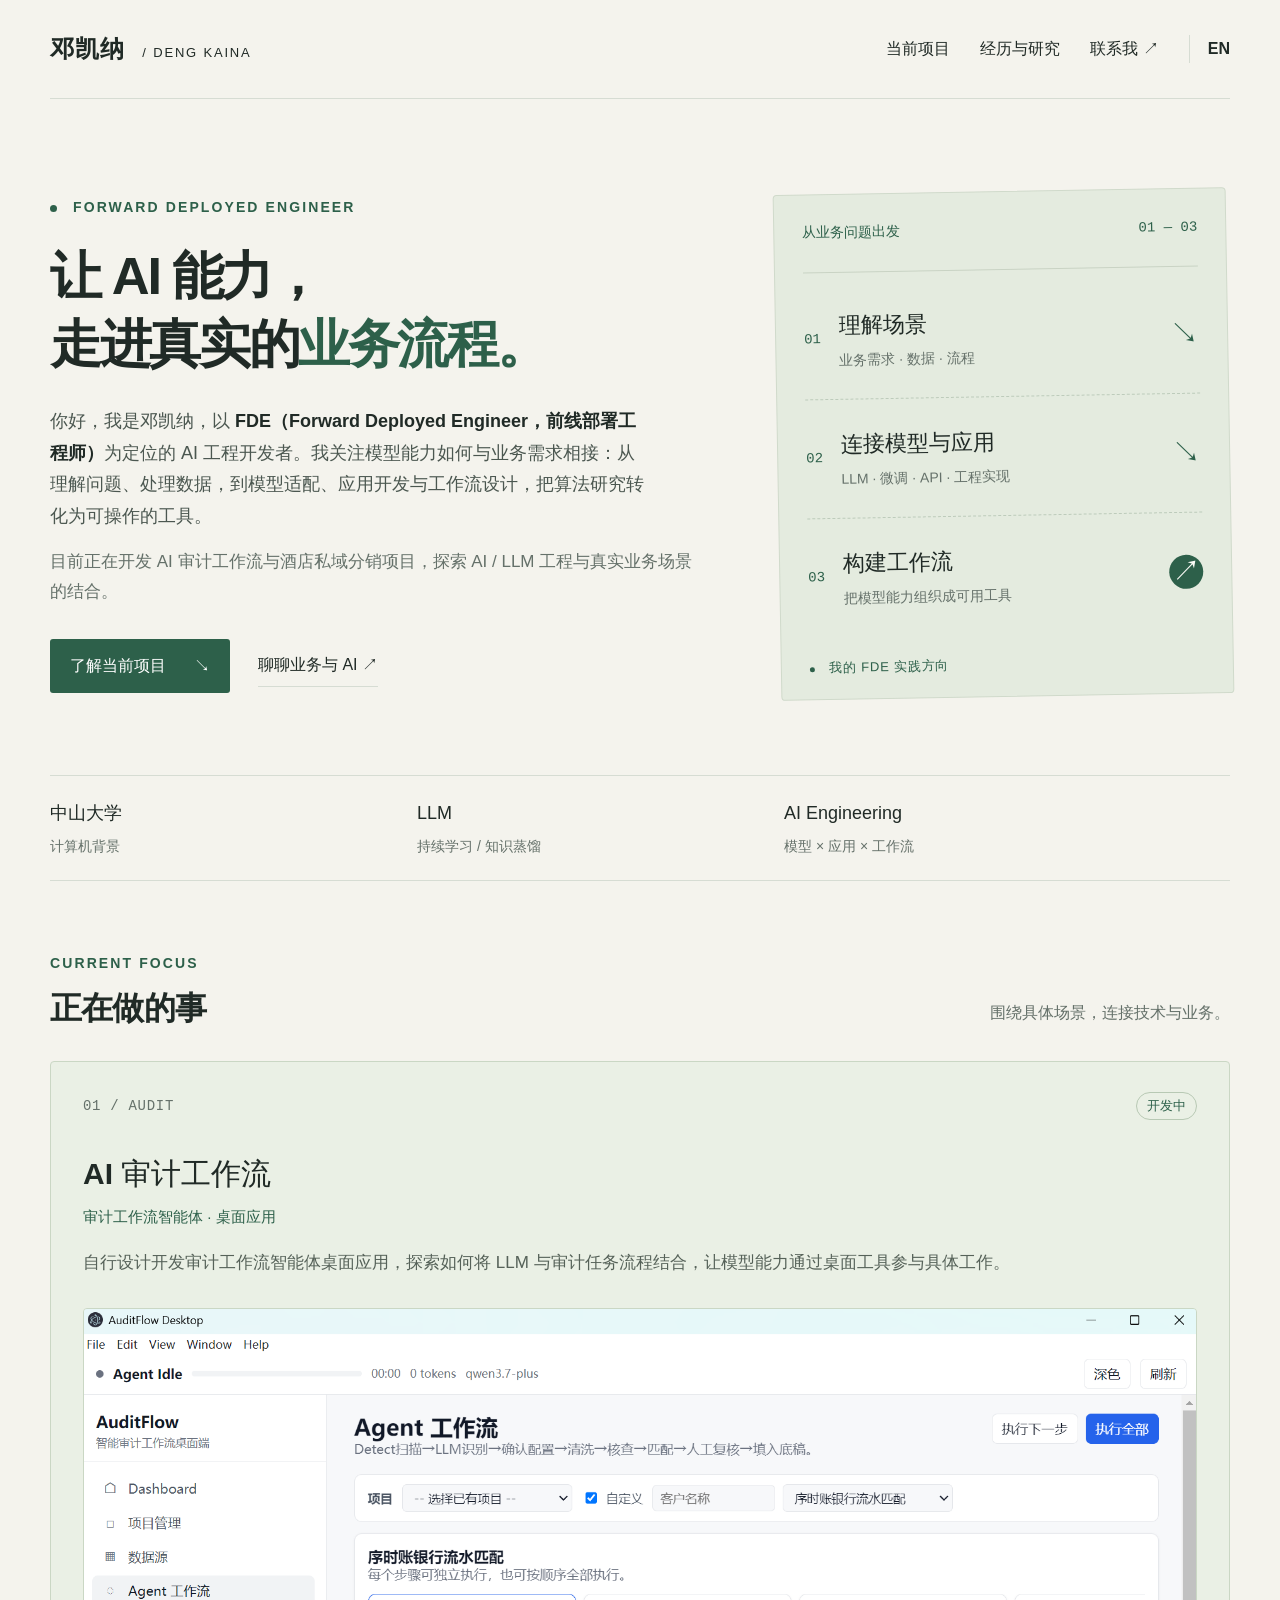
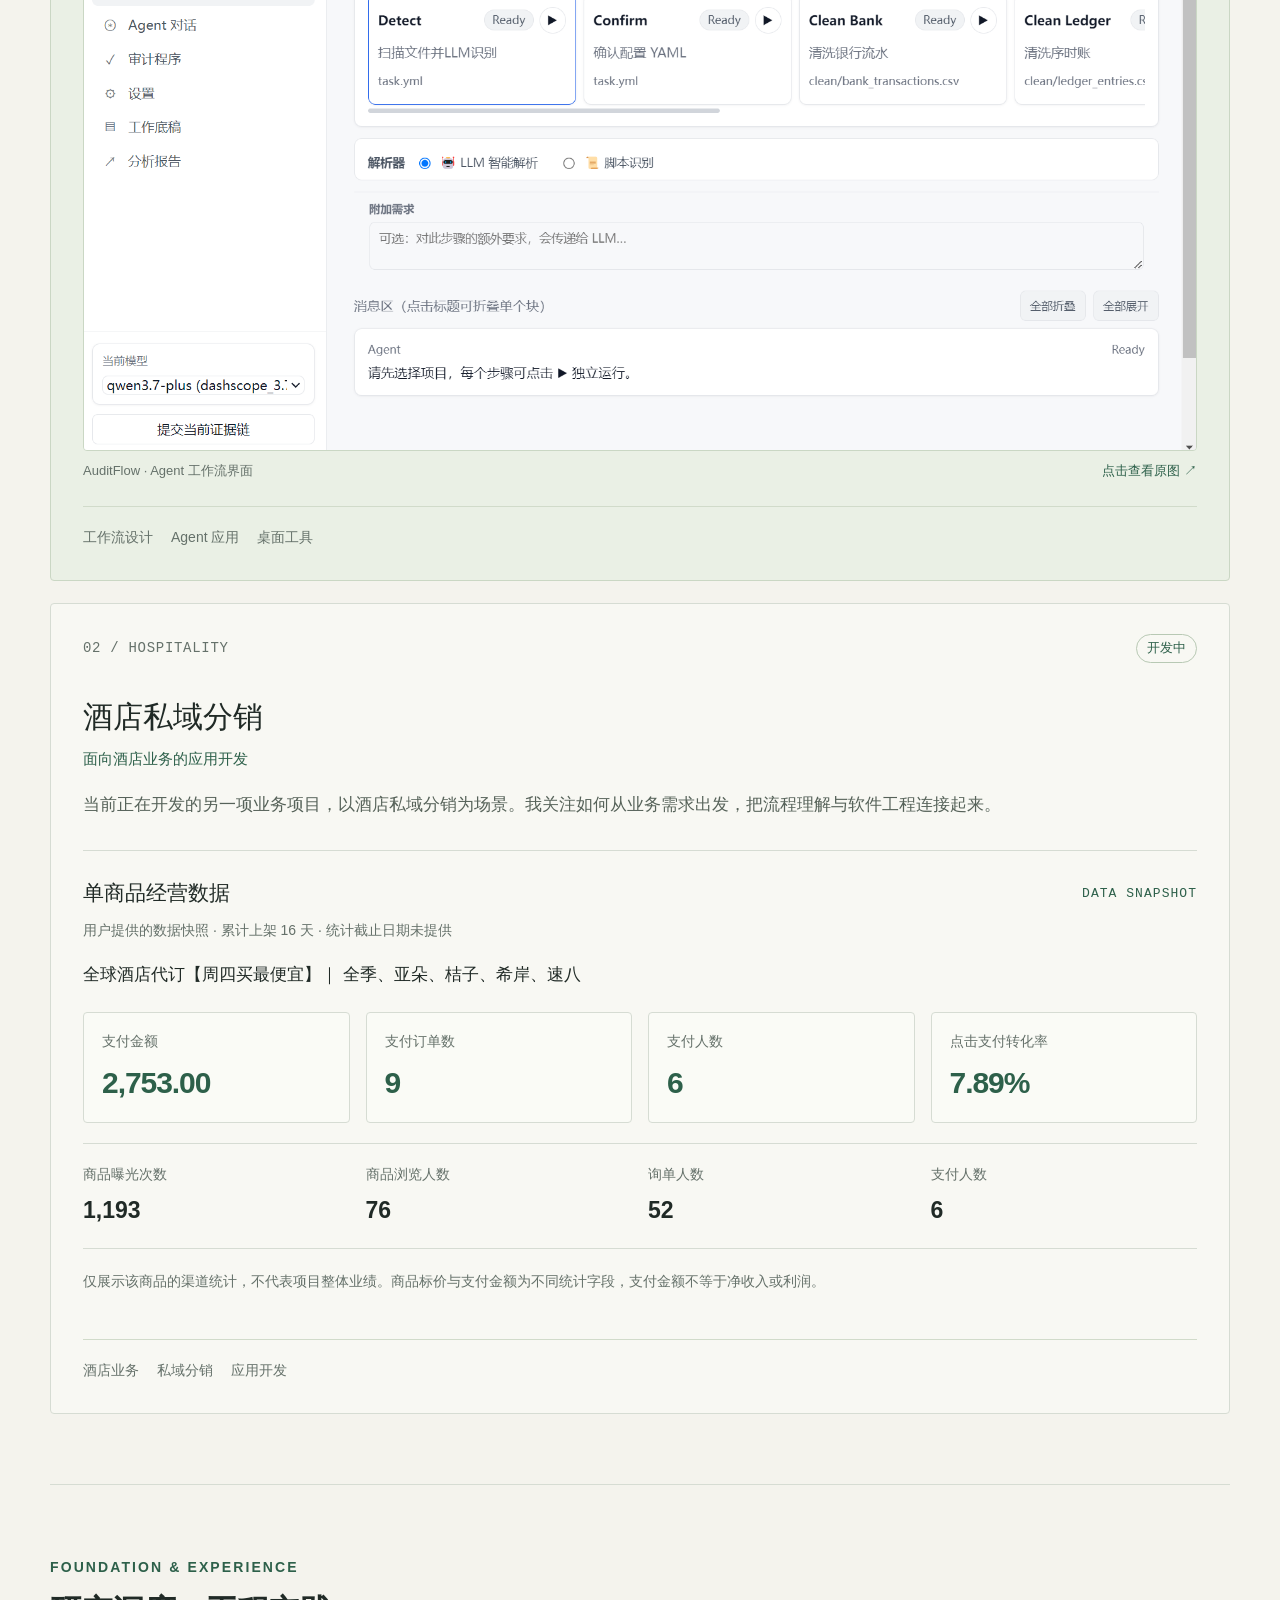
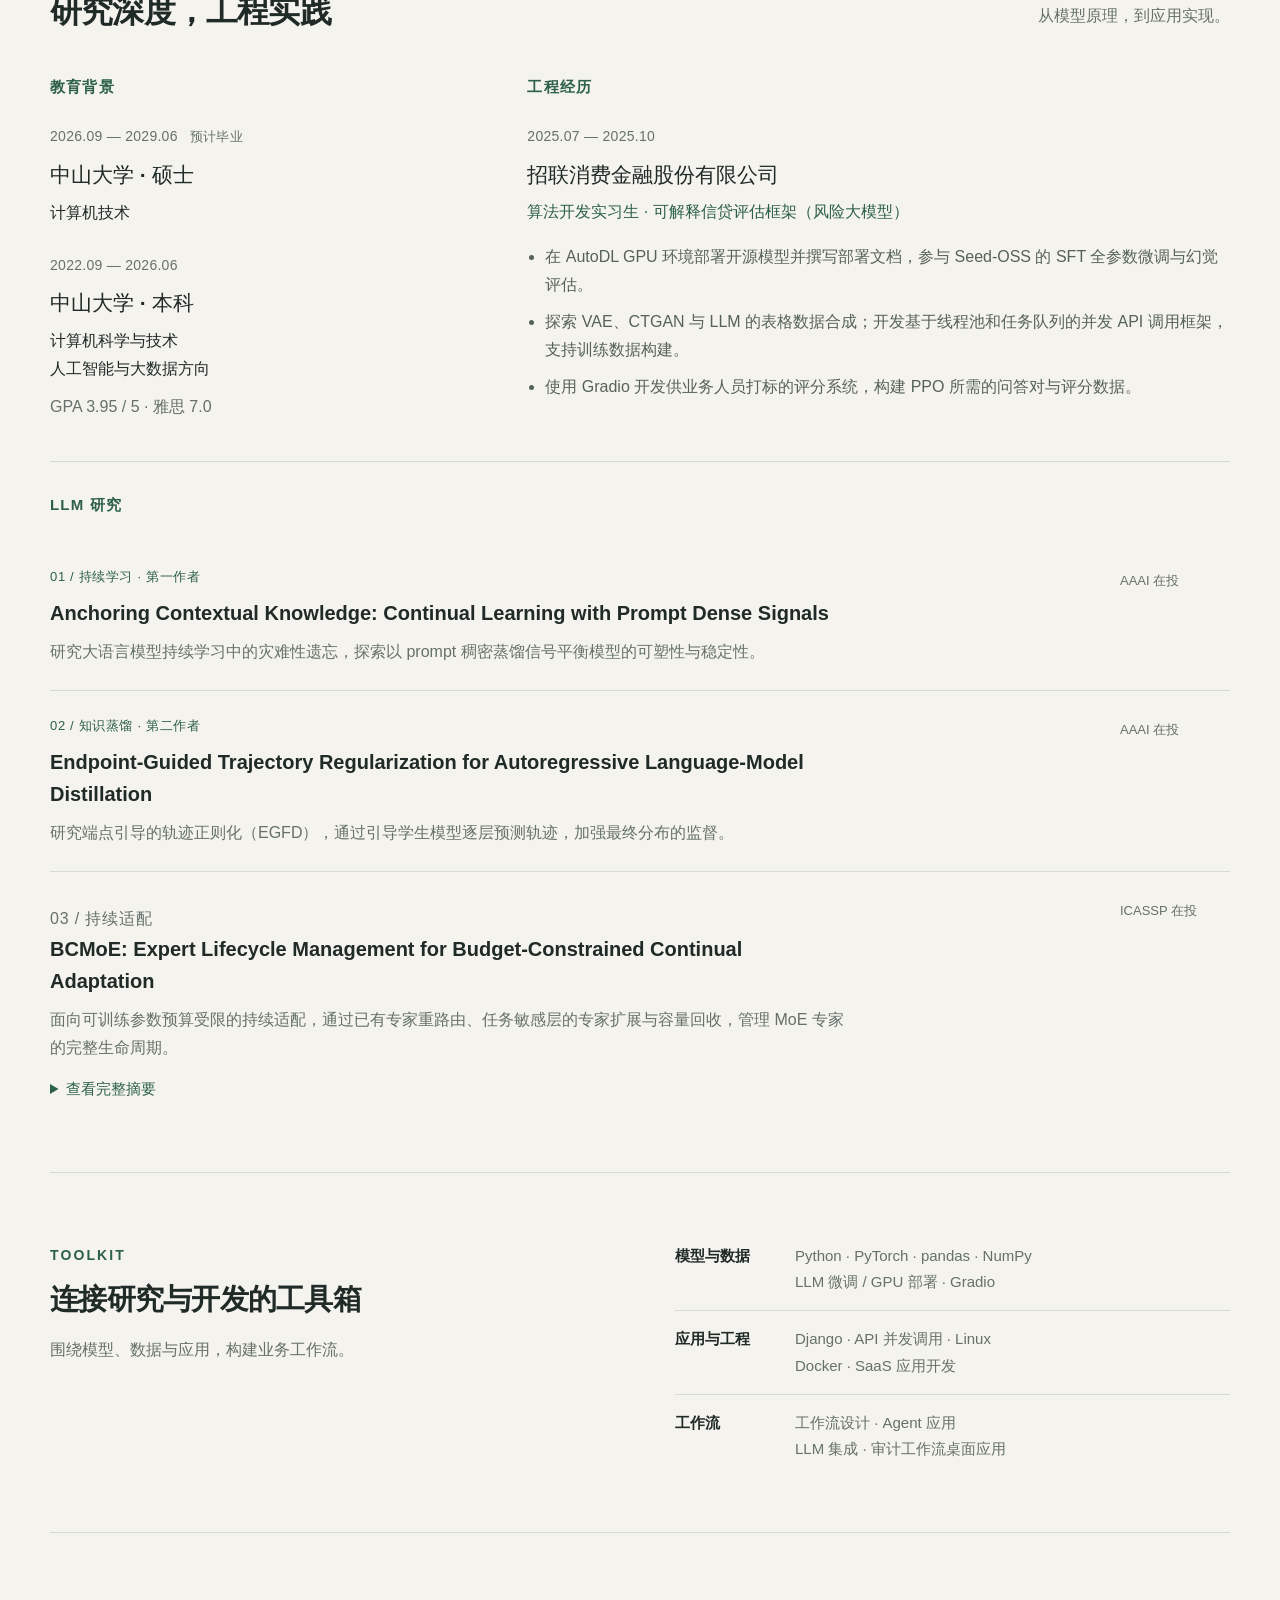
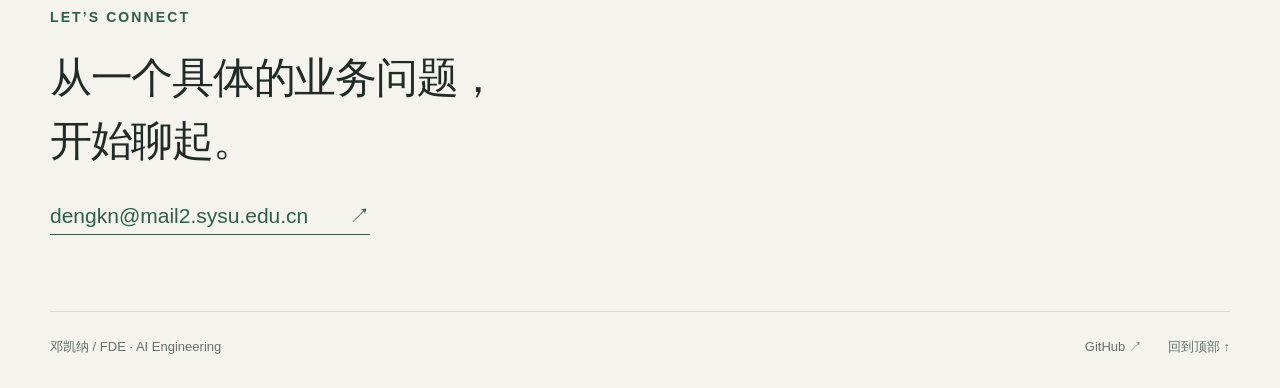
==== commit 76f92cfe: "Improve text readability and refresh image asset references" ====
--- a/index.html
+++ b/index.html
@@ -7,7 +7,7 @@
   <meta name="theme-color" content="#f4f3ed">
   <title>邓凯纳 · FDE / AI Engineer</title>
   <link rel="icon" href="data:image/svg+xml,%3Csvg xmlns='http://www.w3.org/2000/svg' viewBox='0 0 64 64'%3E%3Crect width='64' height='64' rx='12' fill='%232d604a'/%3E%3Ctext x='32' y='44' text-anchor='middle' font-size='40' font-family='sans-serif' fill='%23f4f3ed'%3ED%3C/text%3E%3C/svg%3E">
-  <link rel="stylesheet" href="./styles.css">
+  <link rel="stylesheet" href="./styles.css?v=readability-20261101">
 </head>
 <body>
   <a class="skip-link" href="#main">跳转到主要内容</a>
@@ -59,7 +59,7 @@
           <p class="project-subtitle">审计工作流智能体 · 桌面应用</p>
           <p>自行设计开发审计工作流智能体桌面应用，探索如何将 LLM 与审计任务流程结合，让模型能力通过桌面工具参与具体工作。</p>
             <figure class="project-showcase">
-              <a href="./assets/auditflow-workflow.png" target="_blank" rel="noopener" aria-label="查看 AuditFlow 工作流界面原图（在新标签页打开）"><img src="./assets/auditflow-workflow.png" width="1927" height="1051" loading="lazy" decoding="async" alt="AuditFlow 智能审计桌面应用的 Agent 工作流界面，展示文件扫描与 LLM 识别、配置确认、银行流水和序时账清洗等步骤。"></a>
+              <a href="./assets/auditflow-workflow.png?v=a0447fb42061" target="_blank" rel="noopener" aria-label="查看 AuditFlow 工作流界面原图（在新标签页打开）"><img src="./assets/auditflow-workflow.png?v=a0447fb42061" width="1765" height="1176" loading="lazy" decoding="async" alt="AuditFlow 智能审计桌面应用的 Agent 工作流界面，展示文件扫描与 LLM 识别、配置确认、银行流水和序时账清洗等步骤。"></a>
               <figcaption>AuditFlow · Agent 工作流界面 <span>点击查看原图 ↗</span></figcaption>
             </figure>
           <div class="project-footer"><span>工作流设计</span><span>Agent 应用</span><span>桌面工具</span></div>
--- a/styles.css
+++ b/styles.css
@@ -1,11 +1,15 @@
 :root{--paper:#f4f3ed;--ink:#202a26;--muted:#65716a;--line:#d6dcd3;--green:#2d604a;--mint:#e4ebdf;--white:#fafbf6}
-*{box-sizing:border-box}html{scroll-behavior:smooth;scroll-padding-top:30px}body{margin:0;background:var(--paper);color:var(--ink);font-family:Inter,"Segoe UI","PingFang SC","Microsoft YaHei",sans-serif;line-height:1.75;-webkit-font-smoothing:antialiased}a{color:inherit;text-decoration:none}a:focus-visible{outline:3px solid var(--green);outline-offset:6px}a:hover{color:var(--green)}.wrap{width:min(1180px,calc(100% - 96px));margin-inline:auto}.site-header{display:flex;align-items:center;justify-content:space-between;padding:28px 0;border-bottom:1px solid var(--line)}.wordmark{font-size:21px;font-weight:750;letter-spacing:.04em}.wordmark span{font-size:10px;font-weight:500;letter-spacing:.14em;margin-left:12px}.site-header nav{display:flex;gap:30px;font-size:13px}.hero{display:grid;grid-template-columns:1.45fr 1fr;gap:70px;align-items:center;padding:92px 0 78px}.eyebrow{font-size:11px;font-weight:650;letter-spacing:.15em;color:var(--green);margin:0 0 22px}.dot{display:inline-block;width:7px;height:7px;border-radius:50%;background:var(--green);margin-right:10px}.hero h1{font-size:clamp(38px,4.1vw,58px);line-height:1.3;letter-spacing:-.045em;font-weight:650;margin:0 0 28px}.accent{color:var(--green)}.intro{font-size:15px;margin:0;max-width:600px;color:#4b5750}.intro strong{font-weight:600;color:var(--ink)}.hero-note{font-size:14px;color:var(--muted);margin:15px 0 0}.actions{display:flex;gap:28px;align-items:center;margin-top:32px;font-size:13px}.button{display:inline-flex;gap:28px;background:var(--green);color:white;padding:13px 20px;border-radius:3px}.button:hover{background:#214d3b;color:white}.text-link{border-bottom:1px solid var(--line);padding:7px 0}.workflow{background:var(--mint);border:1px solid #d0dacb;border-radius:4px;padding:26px 28px 20px;transform:rotate(-1deg)}.diagram-top{display:flex;justify-content:space-between;font-family:monospace;font-size:11px;color:var(--green);padding-bottom:26px;border-bottom:1px solid #c9d3c4}.workflow ol{list-style:none;margin:8px 0 20px;padding:0}.workflow li{position:relative;display:flex;align-items:center;gap:18px;padding:26px 0}.workflow li+li{border-top:1px dashed #bdcbbb}.step{font-size:11px;color:var(--green);font-family:monospace}.workflow h2{font-size:19px;font-weight:550;margin:0 0 3px}.workflow p{font-size:11px;color:var(--muted);margin:0}.node{margin-left:auto;font-size:25px;color:var(--green)}.node.last{background:var(--green);color:var(--white);width:34px;height:34px;text-align:center;line-height:32px;border-radius:50%}.diagram-bottom{font-size:10px;letter-spacing:.06em;color:var(--green)}.diagram-bottom .dot{width:5px;height:5px}.profile-strip{display:grid;grid-template-columns:1fr 1fr 1.3fr;border-block:1px solid var(--line);padding:22px 0;gap:24px;font-size:15px}.profile-strip small{font-size:11px;color:var(--muted);margin-left:14px}.section{padding:70px 0;border-bottom:1px solid var(--line)}.section-heading{display:flex;align-items:end;justify-content:space-between;gap:20px;margin-bottom:30px}.section-heading .eyebrow{margin-bottom:10px}.section h2{font-size:29px;letter-spacing:-.025em;line-height:1.4;margin:0;font-weight:600}.section-heading>p{color:var(--muted);font-size:13px;margin:0 0 4px}.projects{display:grid;grid-template-columns:1fr;gap:22px}.project{border:1px solid var(--line);background:#f8f8f3;padding:30px 32px;display:flex;flex-direction:column;border-radius:4px}.project-audit{background:#eaf0e5;border-color:#cad7c4}.project-top{display:flex;justify-content:space-between;align-items:center;margin-bottom:28px}.project-number{font-family:monospace;color:var(--muted);font-size:11px;letter-spacing:.05em}.status{font-size:10px;color:var(--green);border:1px solid #b8c9b4;border-radius:20px;padding:2px 10px}.project h3{font-size:26px;font-weight:550;margin:0 0 3px}.project-subtitle{font-size:12px!important;color:var(--green)!important;margin:0 0 18px!important}.project p{font-size:14px;color:#566259;margin:0 0 30px}.project-footer{display:flex;flex-wrap:wrap;gap:18px;padding-top:18px;border-top:1px solid #d1dbca;font-size:11px;color:var(--muted);margin-top:auto}.background-grid{display:grid;grid-template-columns:1fr 1.7fr;gap:64px;margin-top:40px}.small-heading{font-size:12px;letter-spacing:.08em;color:var(--green);font-weight:600;margin:0 0 24px}.date{font-size:11px;color:var(--muted);letter-spacing:.02em;margin:0 0 9px}.date span{margin-left:8px;font-size:10px}h4{font-size:18px;font-weight:550;line-height:1.6;margin:0 0 7px}.education article+article{margin-top:26px}.education article>p:not(.date){font-size:13px;margin:0}.muted{color:var(--muted);padding-top:10px}.role{font-size:13px;color:var(--green);margin:0 0 17px}.experience ul{padding-left:18px;margin:0;font-size:13px;color:#566259}.experience li{margin:0 0 9px}.research{border-top:1px solid var(--line);margin-top:40px;padding-top:30px}.research article{display:flex;align-items:start;gap:40px;padding:24px 0}.research article+article{border-top:1px solid var(--line)}.research article:last-child{padding-bottom:0}.research article>div{max-width:800px}.research-meta{font-size:10px;letter-spacing:.05em;color:var(--green);margin:0 0 8px}.research h4{font-size:17px}.research article p:last-child{font-size:13px;color:var(--muted);margin:9px 0 0}.paper-status{font-size:10px;white-space:nowrap;color:var(--muted);margin-left:auto;padding-top:4px}.stack{display:grid;grid-template-columns:1fr 1fr;gap:70px}.stack .eyebrow{margin-bottom:12px}.stack h2{font-size:25px}.stack p:not(.eyebrow){font-size:13px;color:var(--muted);max-width:320px}.stack dl{margin:0}.stack dl>div{display:grid;grid-template-columns:100px 1fr;gap:20px;padding:15px 0;border-bottom:1px solid var(--line);font-size:12px}.stack dl>div:first-child{padding-top:0}.stack dl>div:last-child{border:0;padding-bottom:0}.stack dt{font-weight:600}.stack dd{margin:0;color:var(--muted)}.contact{padding:72px 0 76px}.contact .eyebrow{margin-bottom:16px}.contact h2{font-size:clamp(30px,3.3vw,42px);line-height:1.5;font-weight:550;letter-spacing:-.03em;margin:0 0 26px}.contact>a{font-size:18px;border-bottom:1px solid var(--green);padding-bottom:7px;color:var(--green)}.contact>a span{margin-left:35px}footer{display:flex;gap:26px;border-top:1px solid var(--line);padding:24px 0 30px;color:var(--muted);font-size:10px}footer span{margin-right:auto}.skip-link{position:absolute;top:-100px;left:20px;background:var(--green);color:white;padding:10px;z-index:2}.skip-link:focus{top:10px}
+*{box-sizing:border-box}html{scroll-behavior:smooth;scroll-padding-top:30px}body{margin:0;background:var(--paper);color:var(--ink);font-family:Inter,"Segoe UI","PingFang SC","Microsoft YaHei",sans-serif;line-height:1.75;-webkit-font-smoothing:antialiased}a{color:inherit;text-decoration:none}a:focus-visible{outline:3px solid var(--green);outline-offset:6px}a:hover{color:var(--green)}.wrap{width:min(1180px,calc(100% - 96px));margin-inline:auto}.site-header{display:flex;align-items:center;justify-content:space-between;padding:28px 0;border-bottom:1px solid var(--line)}.wordmark{font-size:24px;font-weight:750;letter-spacing:.04em}.wordmark span{font-size:13px;font-weight:500;letter-spacing:.14em;margin-left:12px}.site-header nav{display:flex;gap:30px;font-size:16px}.hero{display:grid;grid-template-columns:1.45fr 1fr;gap:70px;align-items:center;padding:92px 0 78px}.eyebrow{font-size:14px;font-weight:650;letter-spacing:.15em;color:var(--green);margin:0 0 22px}.dot{display:inline-block;width:7px;height:7px;border-radius:50%;background:var(--green);margin-right:10px}.hero h1{font-size:clamp(38px,4.1vw,58px);line-height:1.3;letter-spacing:-.045em;font-weight:650;margin:0 0 28px}.accent{color:var(--green)}.intro{font-size:18px;margin:0;max-width:600px;color:#4b5750}.intro strong{font-weight:600;color:var(--ink)}.hero-note{font-size:17px;color:var(--muted);margin:15px 0 0}.actions{display:flex;gap:28px;align-items:center;margin-top:32px;font-size:16px}.button{display:inline-flex;gap:28px;background:var(--green);color:white;padding:13px 20px;border-radius:3px}.button:hover{background:#214d3b;color:white}.text-link{border-bottom:1px solid var(--line);padding:7px 0}.workflow{background:var(--mint);border:1px solid #d0dacb;border-radius:4px;padding:26px 28px 20px;transform:rotate(-1deg)}.diagram-top{display:flex;justify-content:space-between;font-family:monospace;font-size:14px;color:var(--green);padding-bottom:26px;border-bottom:1px solid #c9d3c4}.workflow ol{list-style:none;margin:8px 0 20px;padding:0}.workflow li{position:relative;display:flex;align-items:center;gap:18px;padding:26px 0}.workflow li+li{border-top:1px dashed #bdcbbb}.step{font-size:14px;color:var(--green);font-family:monospace}.workflow h2{font-size:22px;font-weight:550;margin:0 0 3px}.workflow p{font-size:14px;color:var(--muted);margin:0}.node{margin-left:auto;font-size:29px;color:var(--green)}.node.last{background:var(--green);color:var(--white);width:34px;height:34px;text-align:center;line-height:32px;border-radius:50%}.diagram-bottom{font-size:13px;letter-spacing:.06em;color:var(--green)}.diagram-bottom .dot{width:5px;height:5px}.profile-strip{display:grid;grid-template-columns:1fr 1fr 1.3fr;border-block:1px solid var(--line);padding:22px 0;gap:24px;font-size:18px}.profile-strip small{font-size:14px;color:var(--muted);margin-left:14px}.section{padding:70px 0;border-bottom:1px solid var(--line)}.section-heading{display:flex;align-items:end;justify-content:space-between;gap:20px;margin-bottom:30px}.section-heading .eyebrow{margin-bottom:10px}.section h2{font-size:32px;letter-spacing:-.025em;line-height:1.4;margin:0;font-weight:600}.section-heading>p{color:var(--muted);font-size:16px;margin:0 0 4px}.projects{display:grid;grid-template-columns:1fr;gap:22px}.project{border:1px solid var(--line);background:#f8f8f3;padding:30px 32px;display:flex;flex-direction:column;border-radius:4px}.project-audit{background:#eaf0e5;border-color:#cad7c4}.project-top{display:flex;justify-content:space-between;align-items:center;margin-bottom:28px}.project-number{font-family:monospace;color:var(--muted);font-size:14px;letter-spacing:.05em}.status{font-size:13px;color:var(--green);border:1px solid #b8c9b4;border-radius:20px;padding:2px 10px}.project h3{font-size:30px;font-weight:550;margin:0 0 3px}.project-subtitle{font-size:15px!important;color:var(--green)!important;margin:0 0 18px!important}.project p{font-size:17px;color:#566259;margin:0 0 30px}.project-footer{display:flex;flex-wrap:wrap;gap:18px;padding-top:18px;border-top:1px solid #d1dbca;font-size:14px;color:var(--muted);margin-top:auto}.background-grid{display:grid;grid-template-columns:1fr 1.7fr;gap:64px;margin-top:40px}.small-heading{font-size:15px;letter-spacing:.08em;color:var(--green);font-weight:600;margin:0 0 24px}.date{font-size:14px;color:var(--muted);letter-spacing:.02em;margin:0 0 9px}.date span{margin-left:8px;font-size:13px}h4{font-size:21px;font-weight:550;line-height:1.6;margin:0 0 7px}.education article+article{margin-top:26px}.education article>p:not(.date){font-size:16px;margin:0}.muted{color:var(--muted);padding-top:10px}.role{font-size:16px;color:var(--green);margin:0 0 17px}.experience ul{padding-left:18px;margin:0;font-size:16px;color:#566259}.experience li{margin:0 0 9px}.research{border-top:1px solid var(--line);margin-top:40px;padding-top:30px}.research article{display:flex;align-items:start;gap:40px;padding:24px 0}.research article+article{border-top:1px solid var(--line)}.research article:last-child{padding-bottom:0}.research article>div{max-width:800px}.research-meta{font-size:13px;letter-spacing:.05em;color:var(--green);margin:0 0 8px}.research h4{font-size:20px}.research article p:last-child{font-size:16px;color:var(--muted);margin:9px 0 0}.paper-status{font-size:13px;white-space:nowrap;color:var(--muted);margin-left:auto;padding-top:4px}.stack{display:grid;grid-template-columns:1fr 1fr;gap:70px}.stack .eyebrow{margin-bottom:12px}.stack h2{font-size:29px}.stack p:not(.eyebrow){font-size:16px;color:var(--muted);max-width:320px}.stack dl{margin:0}.stack dl>div{display:grid;grid-template-columns:100px 1fr;gap:20px;padding:15px 0;border-bottom:1px solid var(--line);font-size:15px}.stack dl>div:first-child{padding-top:0}.stack dl>div:last-child{border:0;padding-bottom:0}.stack dt{font-weight:600}.stack dd{margin:0;color:var(--muted)}.contact{padding:72px 0 76px}.contact .eyebrow{margin-bottom:16px}.contact h2{font-size:clamp(30px,3.3vw,42px);line-height:1.5;font-weight:550;letter-spacing:-.03em;margin:0 0 26px}.contact>a{font-size:21px;border-bottom:1px solid var(--green);padding-bottom:7px;color:var(--green)}.contact>a span{margin-left:35px}footer{display:flex;gap:26px;border-top:1px solid var(--line);padding:24px 0 30px;color:var(--muted);font-size:13px}footer span{margin-right:auto}.skip-link{position:absolute;top:-100px;left:20px;background:var(--green);color:white;padding:10px;z-index:2}.skip-link:focus{top:10px}
 @media(min-width:1500px){.hero{padding-block:110px 90px}}
 @media(max-width:1000px){.wrap{width:calc(100% - 56px)}.hero{gap:32px;padding-top:65px}.workflow{padding-inline:20px}.hero h1{font-size:40px}.profile-strip{gap:12px}.profile-strip small{display:block;margin:3px 0 0}.background-grid{gap:35px}.stack{gap:35px}.paper-status{white-space:normal;min-width:105px}}
-@media(max-width:720px){.wrap{width:calc(100% - 40px)}.site-header{padding:20px 0;align-items:flex-start;gap:20px}.wordmark{font-size:19px;white-space:nowrap}.wordmark span{display:block;margin:0;font-size:8px}.site-header nav{gap:14px;font-size:11px;padding-top:5px}.hero{grid-template-columns:1fr;padding:50px 0 38px;gap:35px}.hero h1{font-size:clamp(33px,7.7vw,49px);letter-spacing:-.055em}.eyebrow{font-size:10px}.intro{font-size:14px}.hero-note{font-size:13px}.workflow{transform:none;padding:22px 25px}.workflow li{padding:20px 0}.diagram-top{padding-bottom:17px}.workflow ol{margin-bottom:12px}.profile-strip{grid-template-columns:1fr 1fr;gap:18px;font-size:13px}.profile-strip>span:last-child{grid-column:1/-1}.profile-strip>span:last-child small{display:inline;margin-left:10px}.section{padding:44px 0}.section-heading{display:block;margin-bottom:24px}.section-heading>p{margin-top:13px;font-size:12px}.section h2{font-size:26px}.projects,.background-grid,.stack{grid-template-columns:1fr;gap:22px}.project{padding:26px}.project h3{font-size:24px}.background-grid{margin-top:28px;gap:34px}.education{display:grid;grid-template-columns:1fr 1fr;gap:18px}.education .small-heading{grid-column:1/-1;margin-bottom:0}.education article+article{margin-top:0}.education h4{font-size:16px}.date{font-size:10px}.date span{display:block;margin-left:0}.research{margin-top:30px}.research article{display:block;padding:22px 0}.paper-status{display:inline-block;margin-top:12px;padding:0}.research h4{font-size:16px}.stack dl>div{grid-template-columns:85px 1fr;gap:12px}.contact{padding:46px 0}.contact>a{font-size:15px}.contact>a span{margin-left:12px}footer{flex-wrap:wrap;gap:14px;font-size:10px}footer span{width:100%;margin:0}}
-.language-switch{font-weight:650;border-left:1px solid var(--line);padding-left:18px}html[lang=en] .hero h1{font-size:clamp(38px,4.1vw,58px);letter-spacing:-.045em}html[lang=en] .profile-strip small{display:block;margin-left:0}html[lang=en] .workflow h2{font-size:18px}html[lang=en] .workflow li>div{min-width:0}html[lang=en] .workflow p{line-height:1.6}html[lang=en] .paper-status{min-width:140px;white-space:normal}html[lang=en] .stack dl>div{grid-template-columns:110px 1fr}html[lang=en] .project h3{line-height:1.35;margin-bottom:10px}
-@media(max-width:720px){.site-header{flex-wrap:wrap}.site-header nav{flex-wrap:wrap}.language-switch{padding-left:12px}html[lang=en] .hero h1{font-size:clamp(34px,8vw,49px)}html[lang=en] .workflow h2{font-size:17px}html[lang=en] .actions{gap:18px;font-size:12px}html[lang=en] .button{gap:16px}html[lang=en] .profile-strip>span:last-child small{display:block;margin-left:0}html[lang=en] .stack dl>div{grid-template-columns:95px 1fr}html[lang=en] .education{grid-template-columns:1fr}html[lang=en] .education article+article{margin-top:12px}}
-.project-showcase{margin:0 0 24px}.project-showcase>a{display:block;border:1px solid #cad7c4;border-radius:4px;overflow:hidden;background:white}.project-showcase img{display:block;width:100%;height:auto}.project-showcase figcaption{display:flex;flex-wrap:wrap;justify-content:space-between;gap:4px 12px;margin-top:9px;font-size:10px;color:var(--muted)}.project-showcase figcaption span{color:var(--green)}
-.paper-abstract{margin-top:14px}.paper-abstract summary{cursor:pointer;color:var(--green);font-size:12px;width:fit-content}.paper-abstract summary:focus-visible{outline:3px solid var(--green);outline-offset:4px}.research article>div:has(.paper-abstract)>p{font-size:13px;color:var(--muted);margin:9px 0 0}.paper-abstract[open] p{padding:14px 16px;background:var(--mint);border-left:2px solid var(--green);line-height:1.9}
-.hotel-data{margin:0 0 28px;padding-top:25px;border-top:1px solid var(--line)}.data-heading{display:flex;align-items:center;justify-content:space-between;gap:15px;margin-bottom:8px}.data-heading h4{margin:0;font-size:18px}.data-heading>span{font:10px monospace;letter-spacing:.08em;color:var(--green)}.project .data-note{font-size:11px;color:var(--muted);margin:0 0 18px}.project .listing-name{font-size:14px;margin:0 0 22px;color:var(--ink)}.business-metrics{display:grid;grid-template-columns:repeat(4,minmax(0,1fr));gap:16px;margin:0 0 20px}.business-metrics>div{border:1px solid var(--line);border-radius:4px;padding:18px;background:var(--white)}.business-metrics dt{font-size:11px;color:var(--muted)}.business-metrics dd{font-size:30px;line-height:1.4;letter-spacing:-.035em;font-weight:550;color:var(--green);margin:10px 0 0;font-variant-numeric:tabular-nums}.listing-journey{display:grid;grid-template-columns:repeat(4,minmax(0,1fr));gap:16px;margin:0 0 20px;padding:18px 0;border-block:1px solid var(--line)}.listing-journey dt{font-size:11px;color:var(--muted)}.listing-journey dd{font-size:20px;font-weight:550;margin:3px 0 0;font-variant-numeric:tabular-nums}@media(max-width:720px){.business-metrics{grid-template-columns:repeat(2,minmax(0,1fr));gap:10px}.business-metrics>div{padding:14px}.business-metrics dd{font-size:25px}.listing-journey{grid-template-columns:repeat(2,minmax(0,1fr));gap:15px}.data-heading{align-items:start}.data-heading>span{font-size:9px}}
+@media(max-width:720px){.wrap{width:calc(100% - 40px)}.site-header{padding:20px 0;align-items:flex-start;gap:20px}.wordmark{font-size:22px;white-space:nowrap}.wordmark span{display:block;margin:0;font-size:8px}.site-header nav{gap:14px;font-size:14px;padding-top:5px}.hero{grid-template-columns:1fr;padding:50px 0 38px;gap:35px}.hero h1{font-size:clamp(33px,7.7vw,49px);letter-spacing:-.055em}.eyebrow{font-size:13px}.intro{font-size:17px}.hero-note{font-size:16px}.workflow{transform:none;padding:22px 25px}.workflow li{padding:20px 0}.diagram-top{padding-bottom:17px}.workflow ol{margin-bottom:12px}.profile-strip{grid-template-columns:1fr 1fr;gap:18px;font-size:16px}.profile-strip>span:last-child{grid-column:1/-1}.profile-strip>span:last-child small{display:inline;margin-left:10px}.section{padding:44px 0}.section-heading{display:block;margin-bottom:24px}.section-heading>p{margin-top:13px;font-size:15px}.section h2{font-size:30px}.projects,.background-grid,.stack{grid-template-columns:1fr;gap:22px}.project{padding:26px}.project h3{font-size:28px}.background-grid{margin-top:28px;gap:34px}.education{display:grid;grid-template-columns:1fr 1fr;gap:18px}.education .small-heading{grid-column:1/-1;margin-bottom:0}.education article+article{margin-top:0}.education h4{font-size:19px}.date{font-size:13px}.date span{display:block;margin-left:0}.research{margin-top:30px}.research article{display:block;padding:22px 0}.paper-status{display:inline-block;margin-top:12px;padding:0}.research h4{font-size:19px}.stack dl>div{grid-template-columns:85px 1fr;gap:12px}.contact{padding:46px 0}.contact>a{font-size:18px}.contact>a span{margin-left:12px}footer{flex-wrap:wrap;gap:14px;font-size:13px}footer span{width:100%;margin:0}}
+.language-switch{font-weight:650;border-left:1px solid var(--line);padding-left:18px}html[lang=en] .hero h1{font-size:clamp(38px,4.1vw,58px);letter-spacing:-.045em}html[lang=en] .profile-strip small{display:block;margin-left:0}html[lang=en] .workflow h2{font-size:21px}html[lang=en] .workflow li>div{min-width:0}html[lang=en] .workflow p{line-height:1.6}html[lang=en] .paper-status{min-width:140px;white-space:normal}html[lang=en] .stack dl>div{grid-template-columns:110px 1fr}html[lang=en] .project h3{line-height:1.35;margin-bottom:10px}
+@media(max-width:720px){.site-header{flex-wrap:wrap}.site-header nav{flex-wrap:wrap}.language-switch{padding-left:12px}html[lang=en] .hero h1{font-size:clamp(34px,8vw,49px)}html[lang=en] .workflow h2{font-size:20px}html[lang=en] .actions{gap:18px;font-size:15px}html[lang=en] .button{gap:16px}html[lang=en] .profile-strip>span:last-child small{display:block;margin-left:0}html[lang=en] .stack dl>div{grid-template-columns:95px 1fr}html[lang=en] .education{grid-template-columns:1fr}html[lang=en] .education article+article{margin-top:12px}}
+.project-showcase{margin:0 0 24px}.project-showcase>a{display:block;border:1px solid #cad7c4;border-radius:4px;overflow:hidden;background:white}.project-showcase img{display:block;width:100%;height:auto}.project-showcase figcaption{display:flex;flex-wrap:wrap;justify-content:space-between;gap:4px 12px;margin-top:9px;font-size:13px;color:var(--muted)}.project-showcase figcaption span{color:var(--green)}
+.paper-abstract{margin-top:14px}.paper-abstract summary{cursor:pointer;color:var(--green);font-size:15px;width:fit-content}.paper-abstract summary:focus-visible{outline:3px solid var(--green);outline-offset:4px}.research article>div:has(.paper-abstract)>p{font-size:16px;color:var(--muted);margin:9px 0 0}.paper-abstract[open] p{padding:14px 16px;background:var(--mint);border-left:2px solid var(--green);line-height:1.9}
+.hotel-data{margin:0 0 28px;padding-top:25px;border-top:1px solid var(--line)}.data-heading{display:flex;align-items:center;justify-content:space-between;gap:15px;margin-bottom:8px}.data-heading h4{margin:0;font-size:21px}.data-heading>span{font:13px monospace;letter-spacing:.08em;color:var(--green)}.project .data-note{font-size:14px;color:var(--muted);margin:0 0 18px}.project .listing-name{font-size:17px;margin:0 0 22px;color:var(--ink)}.business-metrics{display:grid;grid-template-columns:repeat(4,minmax(0,1fr));gap:16px;margin:0 0 20px}.business-metrics>div{border:1px solid var(--line);border-radius:4px;padding:18px;background:var(--white)}.business-metrics dt{font-size:14px;color:var(--muted)}.business-metrics dd{font-size:30px;line-height:1.4;letter-spacing:-.035em;font-weight:550;color:var(--green);margin:10px 0 0;font-variant-numeric:tabular-nums}.listing-journey{display:grid;grid-template-columns:repeat(4,minmax(0,1fr));gap:16px;margin:0 0 20px;padding:18px 0;border-block:1px solid var(--line)}.listing-journey dt{font-size:14px;color:var(--muted)}.listing-journey dd{font-size:23px;font-weight:550;margin:3px 0 0;font-variant-numeric:tabular-nums}@media(max-width:720px){.business-metrics{grid-template-columns:repeat(2,minmax(0,1fr));gap:10px}.business-metrics>div{padding:14px}.business-metrics dd{font-size:29px}.listing-journey{grid-template-columns:repeat(2,minmax(0,1fr));gap:15px}.data-heading{align-items:start}.data-heading>span{font-size:12px}}
 @media(prefers-reduced-motion:reduce){html{scroll-behavior:auto}}
+
+/* Keep larger text comfortable at narrow widths. */
+.actions{flex-wrap:wrap}.diagram-top{gap:16px}.diagram-top>span:last-child{white-space:nowrap}.workflow li>div,.research article>div{min-width:0}.workflow h2,.workflow p{overflow-wrap:anywhere}.paper-status{white-space:normal;min-width:110px}.profile-strip small{display:block;margin:4px 0 0}.stack p:not(.eyebrow){max-width:440px}.business-metrics dt{line-height:1.5}
+@media(max-width:720px){.education{grid-template-columns:1fr}.education article+article{margin-top:12px}.profile-strip>span:last-child small{display:block;margin-left:0}.project{padding:22px}.business-metrics>div{padding:12px}.business-metrics dd{font-size:26px}.data-heading{flex-wrap:wrap}.project-showcase figcaption{font-size:13px}}
